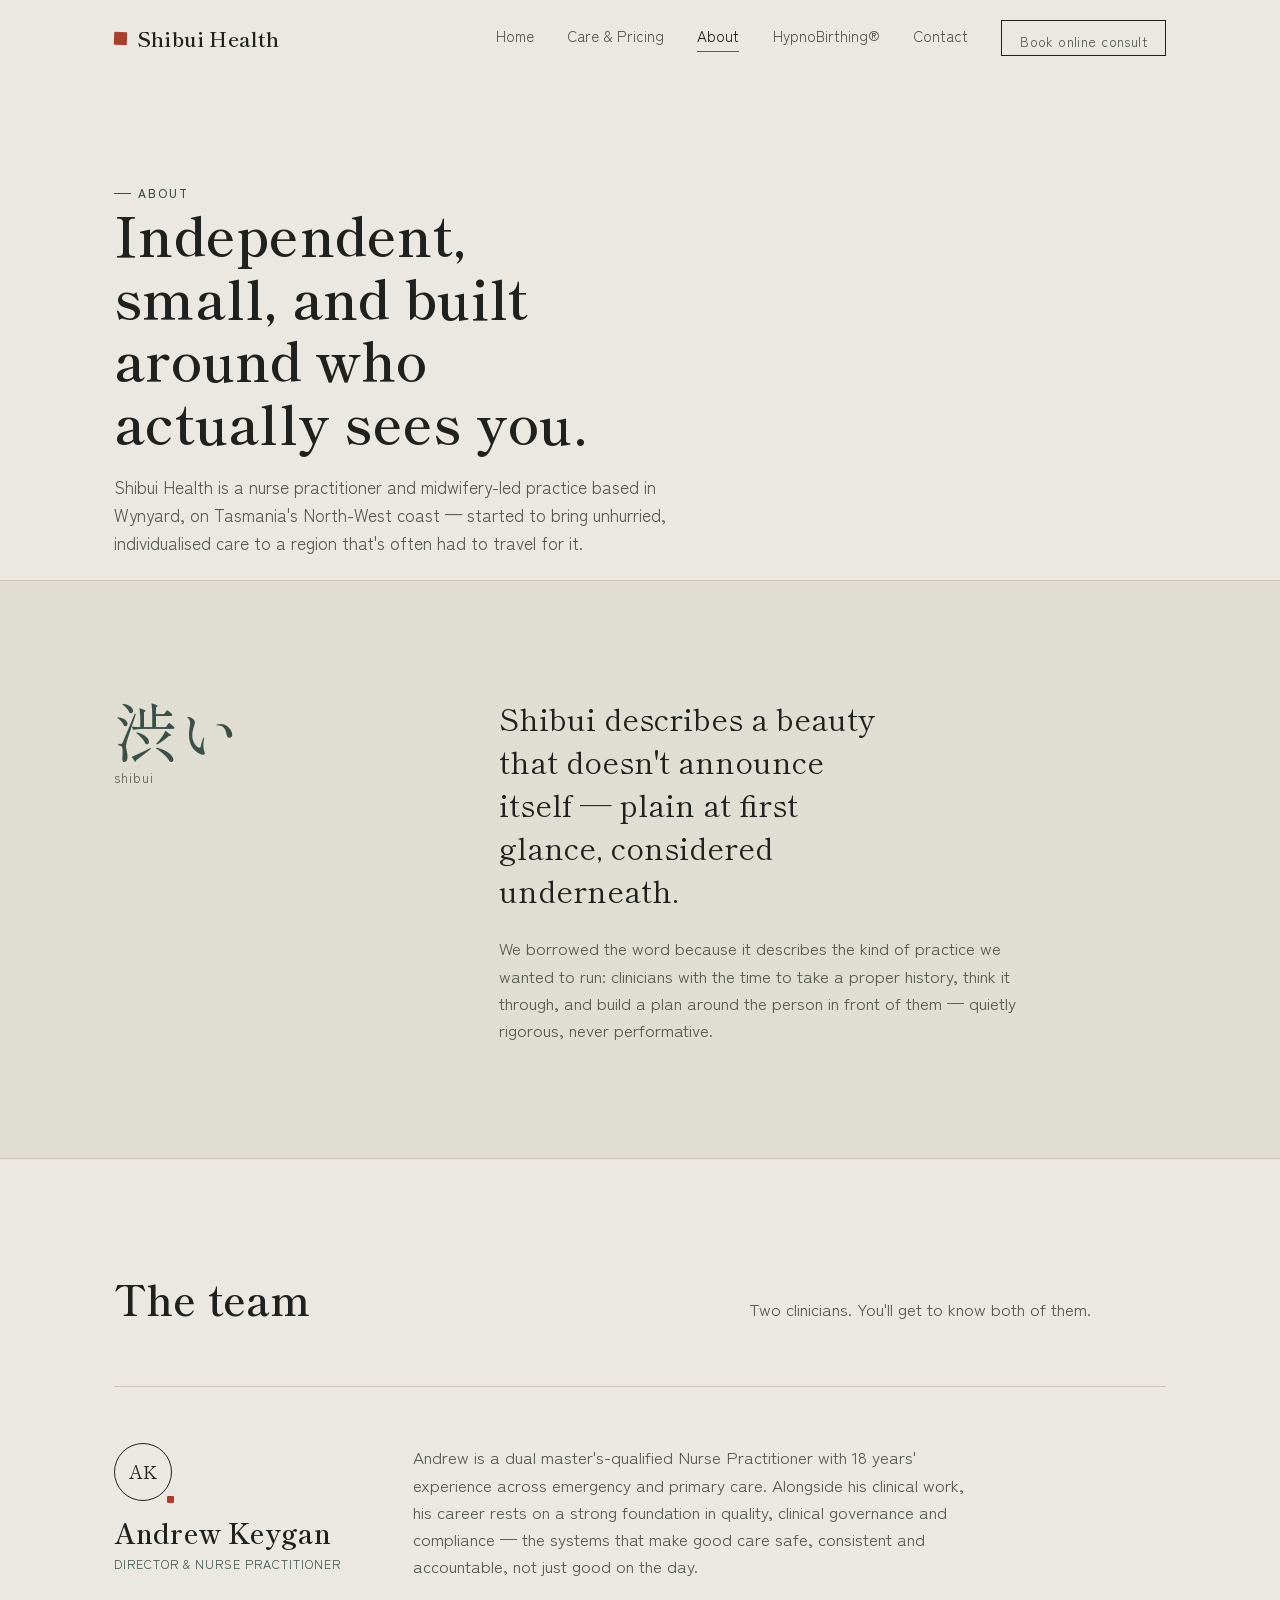
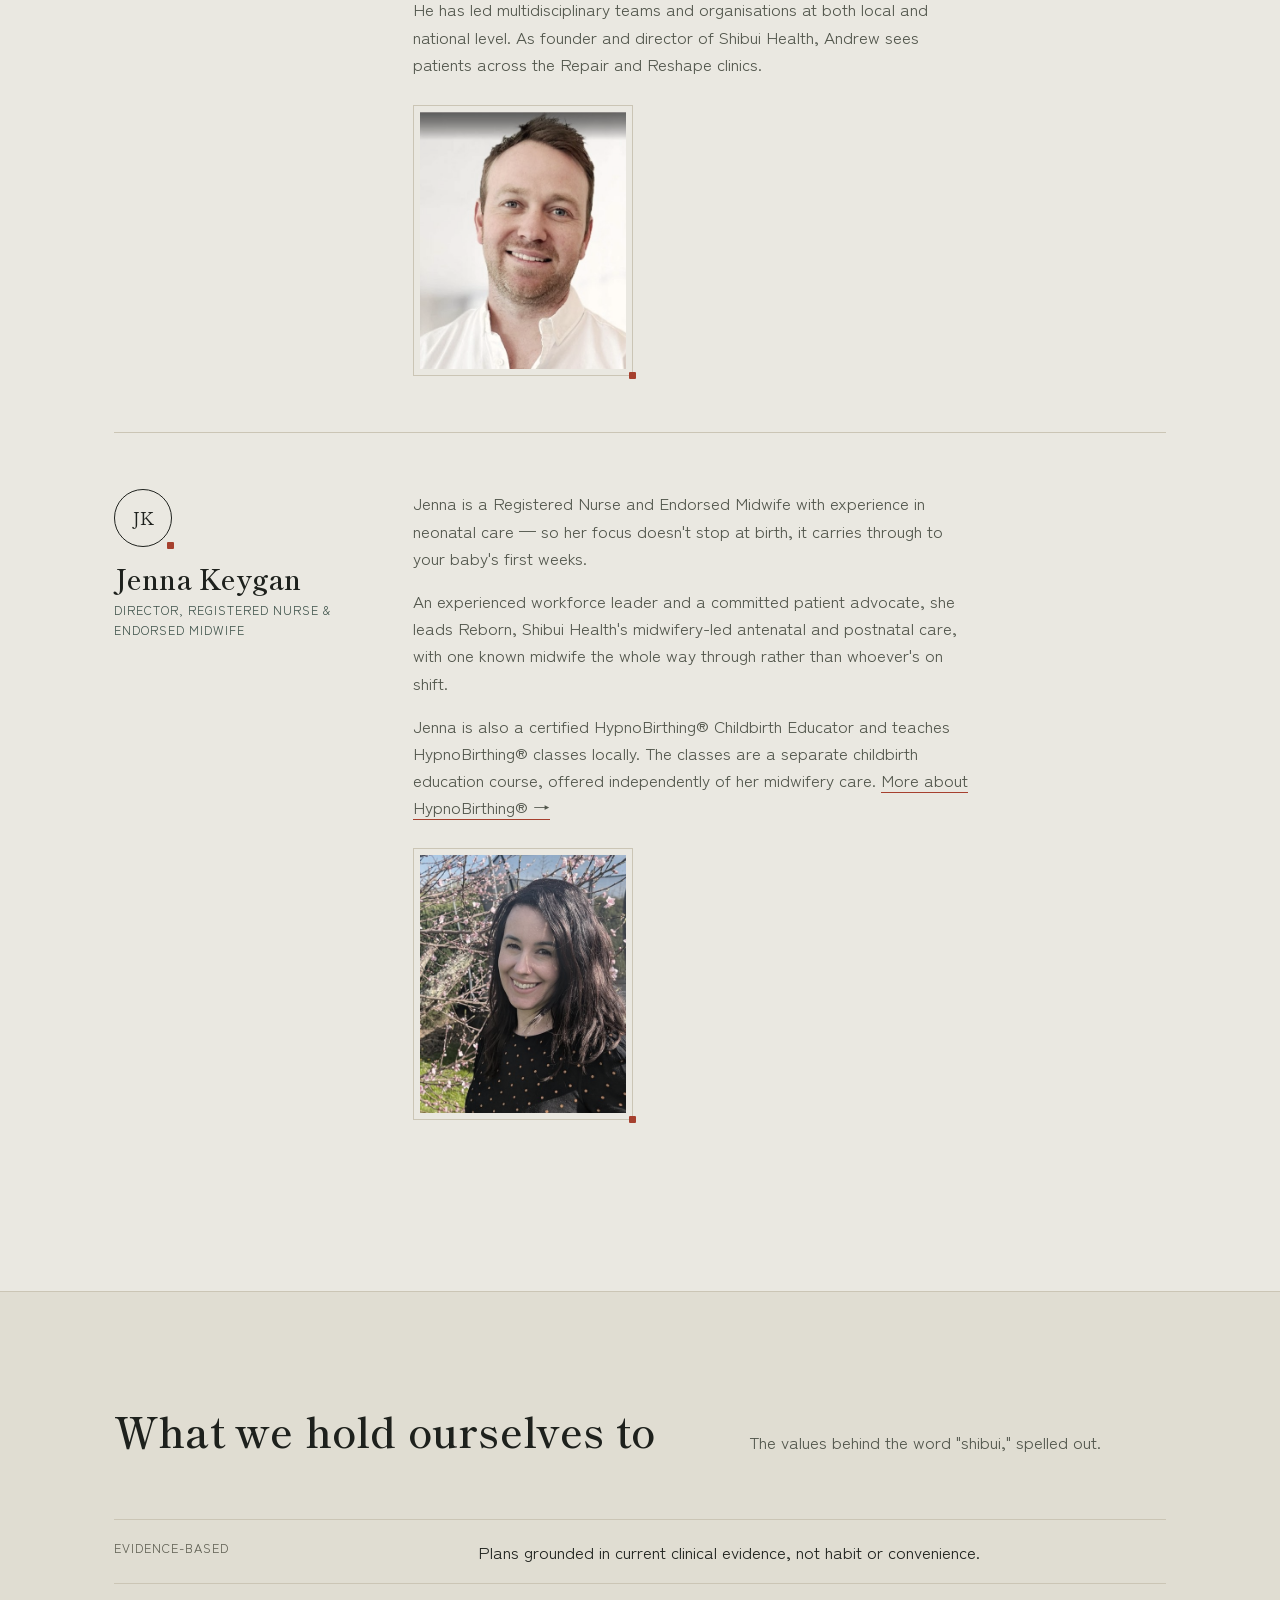
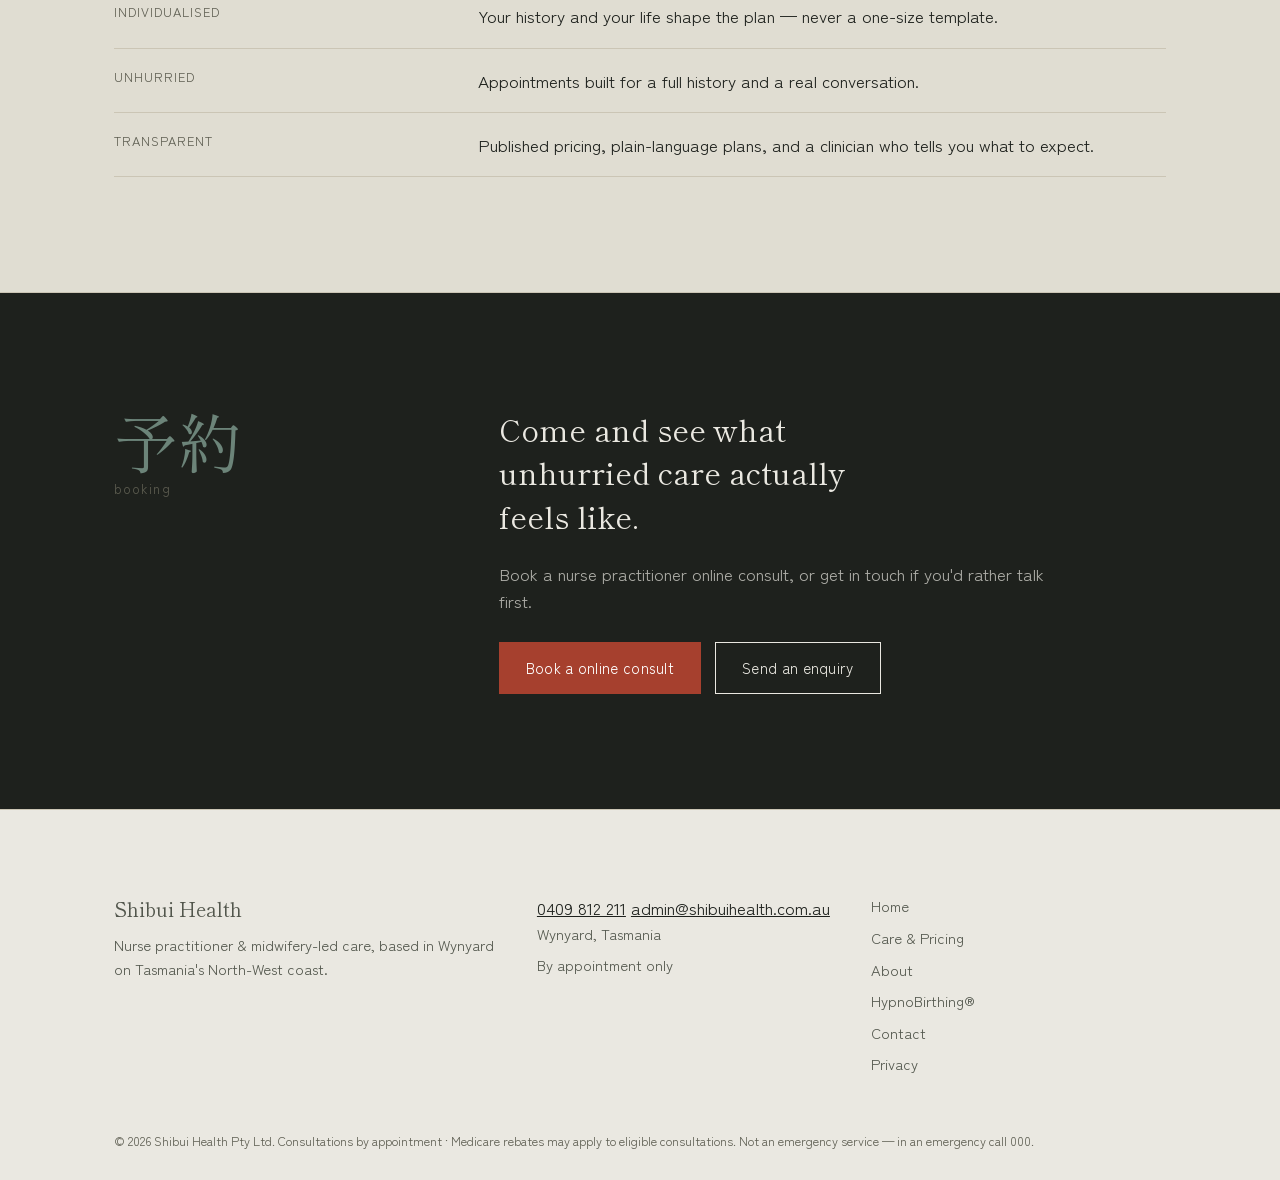
==== about.html @ 2c4bc736 "Describe bookable consults as online (video or phone) rather than phone Co-Authored-By: Claude Fable" ====
<!doctype html>
<html lang="en-AU">
<head>
<meta charset="UTF-8">
<meta name="viewport" content="width=device-width, initial-scale=1, viewport-fit=cover">
<title>About — Shibui Health</title>
<meta name="description" content="Shibui Health is an independent nurse practitioner and midwifery-led practice in Wynyard, Tasmania. Meet the team and read about the philosophy behind the name.">
<meta property="og:title" content="About — Shibui Health">
<meta property="og:description" content="Shibui Health is an independent nurse practitioner and midwifery-led practice in Wynyard, Tasmania. Meet the team and read about the philosophy behind the name.">
<meta property="og:type" content="website">
<meta property="og:locale" content="en_AU">
<link rel="preconnect" href="https://fonts.googleapis.com">
<link rel="preconnect" href="https://fonts.gstatic.com" crossorigin>
<link href="https://fonts.googleapis.com/css2?family=Shippori+Mincho:wght@400;500;600;800&family=Zen+Kaku+Gothic+New:wght@300;400;500;700&display=swap" rel="stylesheet">
<link rel="stylesheet" href="styles.css">
</head>
<body>

<a class="skip-link" href="#main">Skip to content</a>
<header class="site-header" id="siteHeader">
  <div class="header-inner">
    <a href="index.html" class="wordmark"><span class="seal-mark" aria-hidden="true"></span>Shibui Health</a>
    <nav class="site-nav" id="siteNav" aria-label="Primary">
      <a href="index.html">Home</a>
      <a href="services.html">Care &amp; Pricing</a>
      <a href="about.html" aria-current="page">About</a>
      <a href="hypnobirthing.html">HypnoBirthing®</a>
      <a href="contact.html">Contact</a>
      <a href="https://www.halaxy.com/profile/shibui-health/location/1097131" class="nav-book" target="_blank" rel="noopener">Book online consult</a>
    </nav>
    <button class="nav-toggle" id="navToggle" aria-expanded="false" aria-controls="siteNav">Menu</button>
  </div>
</header>

<main id="main">

  <section class="page-intro">
    <div class="container">
      <p class="eyebrow reveal">About</p>
      <h1 class="reveal">Independent, small, and built around who actually sees you.</h1>
      <p class="lede reveal">Shibui Health is a nurse practitioner and midwifery-led practice based in Wynyard, on Tasmania's North-West coast — started to bring unhurried, individualised care to a region that's often had to travel for it.</p>
    </div>
  </section>

  <section class="on-panel">
    <div class="container statement reveal">
      <div class="glyph"><span lang="ja" aria-hidden="true">渋い</span><small>shibui</small></div>
      <div>
        <blockquote>Shibui describes a beauty that doesn't announce itself — plain at first glance, considered underneath.</blockquote>
        <p class="statement-body">We borrowed the word because it describes the kind of practice we wanted to run: clinicians with the time to take a proper history, think it through, and build a plan around the person in front of them — quietly rigorous, never performative.</p>
      </div>
    </div>
  </section>

  <section>
    <div class="container">
      <div class="section-head reveal">
        <h2>The team</h2>
        <p class="lede">Two clinicians. You'll get to know both of them.</p>
      </div>

      <div class="service-block reveal">
        <div class="label">
          <span class="monogram" aria-hidden="true" style="margin-bottom:10px;">AK</span>
          <h3>Andrew Keygan</h3>
          <span class="tag">Director &amp; Nurse Practitioner</span>
        </div>
        <div class="body">
          <p>Andrew is a dual master's-qualified Nurse Practitioner with 18 years' experience across emergency and primary care. Alongside his clinical work, his career rests on a strong foundation in quality, clinical governance and compliance — the systems that make good care safe, consistent and accountable, not just good on the day.</p>
          <p>He has led multidisciplinary teams and organisations at both local and national level. As founder and director of Shibui Health, Andrew sees patients across the Repair and Reshape clinics.</p>
          <figure class="portrait">
            <img src="images/andrew-keygan.jpg" alt="Andrew Keygan, Nurse Practitioner" width="480" height="600" loading="lazy">
          </figure>
        </div>
      </div>

      <div class="service-block reveal">
        <div class="label">
          <span class="monogram" aria-hidden="true" style="margin-bottom:10px;">JK</span>
          <h3>Jenna Keygan</h3>
          <span class="tag">Director, Registered Nurse &amp; Endorsed Midwife</span>
        </div>
        <div class="body">
          <p>Jenna is a Registered Nurse and Endorsed Midwife with experience in neonatal care — so her focus doesn't stop at birth, it carries through to your baby's first weeks.</p>
          <p>An experienced workforce leader and a committed patient advocate, she leads Reborn, Shibui Health's midwifery-led antenatal and postnatal care, with one known midwife the whole way through rather than whoever's on shift.</p>
          <p>Jenna is also a certified HypnoBirthing® Childbirth Educator and teaches HypnoBirthing® classes locally. The classes are a separate childbirth education course, offered independently of her midwifery care. <a href="hypnobirthing.html" style="color:inherit;border-bottom:1px solid var(--seal);text-decoration:none;">More about HypnoBirthing® →</a></p>
          <figure class="portrait">
            <img src="images/jenna-keygan.jpg" alt="Jenna Keygan, Endorsed Midwife" width="480" height="600" loading="lazy">
          </figure>
        </div>
      </div>

    </div>
  </section>

  <section class="on-panel">
    <div class="container">
      <div class="section-head reveal">
        <h2>What we hold ourselves to</h2>
        <p class="lede">The values behind the word "shibui," spelled out.</p>
      </div>
      <div class="fact-list reveal">
        <div class="fact-row">
          <span class="k">Evidence-based</span>
          <span class="v">Plans grounded in current clinical evidence, not habit or convenience.</span>
        </div>
        <div class="fact-row">
          <span class="k">Individualised</span>
          <span class="v">Your history and your life shape the plan — never a one-size template.</span>
        </div>
        <div class="fact-row">
          <span class="k">Unhurried</span>
          <span class="v">Appointments built for a full history and a real conversation.</span>
        </div>
        <div class="fact-row">
          <span class="k">Transparent</span>
          <span class="v">Published pricing, plain-language plans, and a clinician who tells you what to expect.</span>
        </div>
      </div>
    </div>
  </section>

  <section class="cta-band">
    <div class="container statement reveal">
      <div class="glyph"><span lang="ja" aria-hidden="true">予約</span><small>booking</small></div>
      <div>
        <blockquote>Come and see what unhurried care actually feels like.</blockquote>
        <p class="statement-body">Book a nurse practitioner online consult, or get in touch if you'd rather talk first.</p>
        <div class="hero-actions" style="margin-top:28px;">
          <a href="https://www.halaxy.com/profile/shibui-health/location/1097131" class="btn btn-solid" target="_blank" rel="noopener">Book a online consult</a>
          <a href="contact.html#enquiry" class="btn">Send an enquiry</a>
        </div>
      </div>
    </div>
  </section>

</main>

<footer class="site-footer">
  <div class="footer-inner">
    <div class="footer-brand">
      <p class="wordmark-small">Shibui Health</p>
      <p>Nurse practitioner &amp; midwifery-led care, based in Wynyard on Tasmania's North-West coast.</p>
    </div>
    <div class="footer-contact">
      <a href="tel:+61409812211">0409 812 211</a>
      <a href="mailto:admin@shibuihealth.com.au">admin@shibuihealth.com.au</a>
      <p>Wynyard, Tasmania</p>
      <p>By appointment only</p>
    </div>
    <div class="footer-links">
      <a href="index.html">Home</a>
      <a href="services.html">Care &amp; Pricing</a>
      <a href="about.html">About</a>
      <a href="hypnobirthing.html">HypnoBirthing®</a>
      <a href="contact.html">Contact</a>
      <a href="privacy.html">Privacy</a>
    </div>
  </div>
  <p class="footer-legal">© <span id="year"></span> Shibui Health Pty Ltd. Consultations by appointment · Medicare rebates may apply to eligible consultations. Not an emergency service — in an emergency call 000.</p>
</footer>

<script src="script.js"></script>
</body>
</html>
---- styles.css ----
/* ==========================================================================
   Shibui Health — shared stylesheet
   渋い (shibui): subdued, unobtrusive beauty that reveals itself slowly.
   The system below is built on restraint — hairlines instead of shadows,
   an asymmetric grid instead of centred cards, one spent accent (the seal
   mark) instead of a palette of pops.
   ========================================================================== */

:root {
  /* -- palette --------------------------------------------------------- */
  --paper: #EAE8E1;      /* washi — base ground, stone not cream */
  --paper-2: #E0DDD2;    /* mist — recessed panel tone */
  --ink: #1E211D;        /* sumi — near-black ink */
  --ink-soft: #52564C;   /* secondary text */
  --ink-faint: #5c5c50;  /* tertiary / meta text */
  --pine: #3B4F47;       /* primary accent — deep pine */
  --pine-deep: #2B3B35;  /* pine, pressed / hover */
  --pine-tint: #6C8479;  /* pine, muted for borders on dark */
  --seal: #A6402E;       /* shu-iro — stamp red, spent sparingly */
  --line: #CBC5B5;       /* hairline rule */
  --line-soft: #DAD5C7;
  --surface: #F4F2EC;    /* card/table surface, lighter than paper */
  --shadow-ambient: 0 1px 0 rgba(30,33,29,0.04);

  --font-display: 'Shippori Mincho', 'Noto Serif JP', 'Iowan Old Style', serif;
  --font-body: 'Zen Kaku Gothic New', 'Noto Sans JP', -apple-system, BlinkMacSystemFont, sans-serif;

  --measure: 62ch;
  --gutter: clamp(20px, 5vw, 64px);
  --section-pad: clamp(56px, 9vw, 120px);

  color-scheme: light;
}

@media (prefers-color-scheme: dark) {
  :root:not([data-theme="light"]) {
    --paper: #191B15;
    --paper-2: #21231B;
    --ink: #ECE8DC;
    --ink-soft: #B9B6A6;
    --ink-faint: #9a9884;
    --pine: #93AC9F;
    --pine-deep: #B7CBC1;
    --pine-tint: #4C5E56;
    --seal: #C4664F;
    --line: #383A2F;
    --line-soft: #2C2E25;
    --surface: #20221A;
    --shadow-ambient: 0 1px 0 rgba(0,0,0,0.3);
  }
}

:root[data-theme="dark"] {
  --paper: #191B15;
  --paper-2: #21231B;
  --ink: #ECE8DC;
  --ink-soft: #B9B6A6;
  --ink-faint: #9a9884;
  --pine: #93AC9F;
  --pine-deep: #B7CBC1;
  --pine-tint: #4C5E56;
  --seal: #C4664F;
  --line: #383A2F;
  --line-soft: #2C2E25;
  --surface: #20221A;
  --shadow-ambient: 0 1px 0 rgba(0,0,0,0.3);
}

* { box-sizing: border-box; }

html { -webkit-text-size-adjust: 100%; }

body {
  margin: 0;
  background: var(--paper);
  color: var(--ink);
  font-family: var(--font-body);
  font-size: 17px;
  line-height: 1.6;
  -webkit-font-smoothing: antialiased;
  overflow-x: hidden;
}

img { max-width: 100%; display: block; }

a { color: inherit; }

h1, h2, h3, h4 {
  font-family: var(--font-display);
  font-weight: 600;
  line-height: 1.15;
  margin: 0;
  text-wrap: balance;
  letter-spacing: 0.005em;
}

p { margin: 0; }

.container {
  max-width: 1180px;
  margin-inline: auto;
  padding-inline: var(--gutter);
}

.eyebrow {
  display: inline-flex;
  align-items: center;
  gap: 0.6em;
  font-family: var(--font-body);
  font-size: 0.76rem;
  font-weight: 500;
  letter-spacing: 0.16em;
  text-transform: uppercase;
  color: var(--pine);
}

.eyebrow::before {
  content: "";
  width: 1.4em;
  height: 1px;
  background: currentColor;
  display: inline-block;
}

/* -- focus / motion ------------------------------------------------------ */
a:focus-visible, button:focus-visible, input:focus-visible, textarea:focus-visible, select:focus-visible {
  outline: 2px solid var(--seal);
  outline-offset: 3px;
  border-radius: 2px;
}

@media (prefers-reduced-motion: reduce) {
  * { animation-duration: 0.01ms !important; animation-iteration-count: 1 !important; transition-duration: 0.01ms !important; scroll-behavior: auto !important; }
}

/* ==========================================================================
   Header
   ========================================================================== */
.site-header {
  position: sticky;
  top: env(safe-area-inset-top, 0px);
  z-index: 40;
  background: transparent;
  border-bottom: 1px solid transparent;
  transition: background 0.35s ease, border-color 0.35s ease;
}

.site-header.is-solid {
  background: color-mix(in srgb, var(--paper) 92%, transparent);
  backdrop-filter: blur(10px);
  border-bottom: 1px solid var(--line);
}

.header-inner {
  max-width: 1180px;
  margin-inline: auto;
  padding: 20px var(--gutter);
  display: flex;
  align-items: center;
  justify-content: space-between;
  gap: 24px;
}

.wordmark {
  display: inline-flex;
  align-items: center;
  gap: 10px;
  font-family: var(--font-display);
  font-size: 1.28rem;
  font-weight: 600;
  text-decoration: none;
  letter-spacing: 0.01em;
  white-space: nowrap;
}

.seal-mark {
  width: 13px;
  height: 13px;
  background: var(--seal);
  border-radius: 1px;
  flex: none;
  transform: rotate(2deg);
}

.site-nav {
  display: flex;
  align-items: center;
  gap: clamp(18px, 2.6vw, 34px);
  font-size: 0.94rem;
}

.site-nav a {
  text-decoration: none;
  color: var(--ink-soft);
  position: relative;
  padding-bottom: 3px;
}

.site-nav a[aria-current="page"] { color: var(--ink); }

.site-nav a:not(.nav-book)::after {
  content: "";
  position: absolute;
  left: 0; right: 100%;
  bottom: 0;
  height: 1px;
  background: var(--seal);
  transition: right 0.25s ease;
}

.site-nav a:not(.nav-book):hover::after,
.site-nav a:not(.nav-book)[aria-current="page"]::after {
  right: 0;
}

.nav-book {
  border: 1px solid var(--ink);
  padding: 9px 18px;
  text-decoration: none;
  font-size: 0.86rem;
  letter-spacing: 0.03em;
  color: var(--ink);
  transition: background 0.2s ease, color 0.2s ease;
}

.nav-book:hover { background: var(--ink); color: var(--paper); }

.nav-toggle {
  display: none;
  background: none;
  border: none;
  font-family: var(--font-body);
  font-size: 0.9rem;
  letter-spacing: 0.04em;
  color: var(--ink);
  cursor: pointer;
  padding: 8px 2px;
}

@media (max-width: 1040px) {
  .site-nav {
    position: fixed;
    inset: 0;
    top: 0;
    z-index: 50;
    background: var(--paper);
    flex-direction: column;
    justify-content: center;
    align-items: flex-start;
    padding: 32px var(--gutter);
    overflow-y: auto;
    gap: 26px;
    font-size: 1.5rem;
    font-family: var(--font-display);
    transform: translateY(-8px);
    opacity: 0;
    pointer-events: none;
    transition: opacity 0.25s ease, transform 0.25s ease;
  }
  .site-nav.is-open {
    opacity: 1;
    transform: translateY(0);
    pointer-events: auto;
  }
  .nav-toggle { display: inline-block; }
  .nav-book { margin-top: 8px; }
}

/* Seven nav items: tighten spacing on small laptops so the header stays on one line */
@media (min-width: 1041px) and (max-width: 1180px) {
  .site-nav { gap: 16px; font-size: 0.9rem; }
  .nav-book { padding: 8px 12px; font-size: 0.82rem; }
}

/* ==========================================================================
   Sections / rhythm
   ========================================================================== */
section { padding-block: var(--section-pad); }
section.on-panel { background: var(--paper-2); }
section + section { border-top: 1px solid var(--line); }

.section-head {
  display: grid;
  grid-template-columns: 7fr 5fr;
  gap: clamp(24px, 4vw, 64px);
  margin-bottom: clamp(36px, 6vw, 64px);
  align-items: end;
}

.section-head h2 {
  font-size: clamp(1.9rem, 3.4vw, 2.6rem);
}

.section-head .lede {
  color: var(--ink-soft);
  max-width: 42ch;
}

@media (max-width: 780px) {
  .section-head { grid-template-columns: 1fr; }
}

/* ==========================================================================
   Hero
   ========================================================================== */
.hero {
  padding-block: clamp(64px, 11vw, 132px) clamp(56px, 8vw, 100px);
}

.hero-grid {
  display: grid;
  grid-template-columns: 8fr 4fr;
  gap: clamp(24px, 4vw, 48px);
  align-items: start;
}

.hero h1 {
  font-size: clamp(2.5rem, 6vw, 4.35rem);
  max-width: 15ch;
}

.hero-aside {
  padding-top: clamp(8px, 3vw, 56px);
  border-top: 1px solid var(--line);
  display: flex;
  flex-direction: column;
  gap: 20px;
}

.hero-aside p { color: var(--ink-soft); }

.hero-actions {
  margin-top: clamp(28px, 5vw, 44px);
  display: flex;
  flex-wrap: wrap;
  gap: 14px;
}

@media (max-width: 780px) {
  .hero-grid { grid-template-columns: 1fr; }
  .hero-aside { border-top: none; padding-top: 0; }
}

/* Buttons */
.btn {
  display: inline-flex;
  align-items: center;
  gap: 10px;
  padding: 13px 26px;
  text-decoration: none;
  font-size: 0.94rem;
  letter-spacing: 0.02em;
  border: 1px solid var(--ink);
  color: var(--ink);
  transition: background 0.2s ease, color 0.2s ease, border-color 0.2s ease;
}

.btn:hover { background: var(--ink); color: var(--paper); }

.btn-solid {
  background: var(--pine);
  border-color: var(--pine);
  color: #F4F2EC;
}

.btn-solid:hover { background: var(--pine-deep); border-color: var(--pine-deep); color: #F4F2EC; }

.btn-quiet {
  border-color: transparent;
  padding-inline: 0;
}
.btn-quiet:hover { background: none; color: var(--seal); }

/* ==========================================================================
   Philosophy / statement blocks
   ========================================================================== */
.statement {
  display: grid;
  grid-template-columns: 4fr 8fr;
  gap: clamp(24px, 4vw, 56px);
}

.statement .glyph {
  font-family: var(--font-display);
  font-size: clamp(2.6rem, 6vw, 4rem);
  color: var(--pine);
  line-height: 1;
}

.statement .glyph small {
  display: block;
  font-family: var(--font-body);
  font-size: 0.85rem;
  color: var(--ink-faint);
  letter-spacing: 0.08em;
  margin-top: 10px;
}

.statement blockquote {
  margin: 0;
  font-family: var(--font-display);
  font-size: clamp(1.35rem, 2.6vw, 1.9rem);
  line-height: 1.42;
  max-width: 26ch;
}

.statement .statement-body {
  margin-top: 22px;
  color: var(--ink-soft);
  max-width: var(--measure);
}

@media (max-width: 780px) {
  .statement { grid-template-columns: 1fr; }
}

/* ==========================================================================
   Pillars (Repair / Reshape / Reborn / …)
   ========================================================================== */
.pillars {
  display: grid;
  grid-template-columns: repeat(3, 1fr);
  border-top: 1px solid var(--line);
}

.pillar {
  padding: clamp(28px, 4vw, 40px) clamp(4px, 2vw, 28px) clamp(28px, 4vw, 40px) 0;
  border-right: 1px solid var(--line);
  border-bottom: 1px solid var(--line);
  display: flex;
  flex-direction: column;
  gap: 14px;
}

.pillar:nth-child(3n) { border-right: none; }

.pillar .index {
  font-size: 0.78rem;
  color: var(--ink-faint);
  letter-spacing: 0.1em;
}

.pillar h3 {
  font-size: 1.5rem;
}

.pillar .tag {
  font-size: 0.78rem;
  letter-spacing: 0.08em;
  text-transform: uppercase;
  color: var(--pine);
}

.pillar p.desc { color: var(--ink-soft); }

.pillar .soon {
  color: var(--ink-faint);
  font-size: 0.86rem;
  font-style: italic;
}

.pillar a.link {
  margin-top: auto;
  text-decoration: none;
  font-size: 0.9rem;
  color: var(--ink);
  border-bottom: 1px solid var(--seal);
  align-self: flex-start;
  padding-bottom: 1px;
}

@media (max-width: 900px) {
  .pillars { grid-template-columns: repeat(2, 1fr); }
  .pillar:nth-child(3n) { border-right: 1px solid var(--line); }
  .pillar:nth-child(2n) { border-right: none; }
}
@media (max-width: 600px) {
  .pillars { grid-template-columns: 1fr; }
  .pillar { border-right: none !important; }
}

/* ==========================================================================
   Steps (process strip)
   ========================================================================== */
.steps {
  display: grid;
  grid-template-columns: repeat(3, 1fr);
  border-top: 1px solid var(--line);
}

.step {
  padding: clamp(26px, 4vw, 36px) clamp(4px, 2vw, 26px) clamp(26px, 4vw, 36px) 0;
  border-right: 1px solid var(--line);
  border-bottom: 1px solid var(--line);
  display: flex;
  flex-direction: column;
  gap: 10px;
}

.step:last-child { border-right: none; }

.step .index {
  font-size: 0.78rem;
  color: var(--seal);
  letter-spacing: 0.1em;
}

.step h3 { font-size: 1.22rem; }
.step p { color: var(--ink-soft); font-size: 0.95rem; }

@media (max-width: 780px) {
  .steps { grid-template-columns: 1fr; }
  .step { border-right: none; }
}

/* ==========================================================================
   Practitioners
   ========================================================================== */
.people {
  display: grid;
  grid-template-columns: repeat(auto-fit, minmax(230px, 1fr));
  gap: clamp(20px, 3vw, 40px);
  max-width: 760px;
}

.person {
  display: flex;
  flex-direction: column;
  gap: 14px;
}

.monogram {
  width: 58px;
  height: 58px;
  border: 1px solid var(--ink);
  border-radius: 50%;
  display: flex;
  align-items: center;
  justify-content: center;
  font-family: var(--font-display);
  font-size: 1.1rem;
  position: relative;
}

.monogram::after {
  content: "";
  position: absolute;
  width: 7px;
  height: 7px;
  background: var(--seal);
  border-radius: 1px;
  right: -3px;
  bottom: -3px;
}

.person h3 { font-size: 1.18rem; }
.person .role { color: var(--pine); font-size: 0.85rem; letter-spacing: 0.03em; }
.person p.bio { color: var(--ink-soft); font-size: 0.96rem; }

@media (max-width: 780px) {
  .people { grid-template-columns: 1fr; }
}

/* ==========================================================================
   Pricing table
   ========================================================================== */
.pricing-table {
  width: 100%;
  border-collapse: collapse;
}

.pricing-table caption { text-align: left; margin-bottom: 14px; color: var(--ink-faint); font-size: 0.86rem; }

.pricing-table th {
  text-align: left;
  font-size: 0.76rem;
  letter-spacing: 0.1em;
  text-transform: uppercase;
  color: var(--ink-faint);
  font-weight: 500;
  padding-bottom: 14px;
  border-bottom: 1px solid var(--ink);
}

.pricing-table td {
  padding: 20px 0;
  border-bottom: 1px solid var(--line);
  vertical-align: top;
}

.pricing-table td.who { font-family: var(--font-display); font-size: 1.08rem; }
.pricing-table td.what { color: var(--ink-soft); font-size: 0.92rem; }

.pricing-table td.price {
  text-align: right;
  font-variant-numeric: tabular-nums;
  font-size: 1.2rem;
  white-space: nowrap;
}

.pricing-table td.price small { display: block; font-size: 0.68rem; color: var(--ink-faint); font-weight: 400; margin-top: 2px; }

.table-scroll { overflow-x: auto; }

.pricing-note {
  margin-top: 20px;
  color: var(--ink-faint);
  font-size: 0.88rem;
  max-width: var(--measure);
}

/* ==========================================================================
   Service detail blocks
   ========================================================================== */
.service-block {
  display: grid;
  grid-template-columns: 3fr 9fr;
  gap: clamp(20px, 4vw, 48px);
  padding-block: clamp(36px, 5vw, 56px);
  border-top: 1px solid var(--line);
}

.service-block:first-of-type { border-top: none; }

.service-block .label {
  display: flex;
  flex-direction: column;
  gap: 6px;
}

.service-block .label .index { color: var(--ink-faint); font-size: 0.8rem; }
.service-block .label h3 { font-size: 1.7rem; }
.service-block .label .tag { color: var(--pine); font-size: 0.78rem; letter-spacing: 0.08em; text-transform: uppercase; }

.service-block .body { max-width: var(--measure); color: var(--ink-soft); display: flex; flex-direction: column; gap: 16px; }
.service-block .body strong { color: var(--ink); font-weight: 500; }

.service-block .actions { margin-top: 6px; display: flex; gap: 16px; flex-wrap: wrap; align-items: center; }

@media (max-width: 780px) {
  .service-block { grid-template-columns: 1fr; }
}

/* Team portraits — hairline frame, subtly muted to sit with the palette */
.portrait {
  margin: 12px 0 0;
  width: min(220px, 60%);
  padding: 6px;
  border: 1px solid var(--line);
  position: relative;
}
.portrait img {
  display: block;
  width: 100%;
  height: auto;
  aspect-ratio: 4 / 5;
  object-fit: cover;
  filter: saturate(0.72) contrast(0.97) sepia(0.08);
}
.portrait::after {
  content: "";
  position: absolute;
  width: 7px;
  height: 7px;
  background: var(--seal);
  border-radius: 1px;
  right: -4px;
  bottom: -4px;
}

.badge-soon {
  display: inline-block;
  font-size: 0.72rem;
  letter-spacing: 0.08em;
  text-transform: uppercase;
  color: var(--ink-faint);
  border: 1px solid var(--line);
  padding: 4px 9px;
}

/* ==========================================================================
   Info list (facts, hours, etc.)
   ========================================================================== */
.fact-list { display: flex; flex-direction: column; }
.fact-row {
  display: grid;
  grid-template-columns: 1fr 2fr;
  gap: 20px;
  padding: 18px 0;
  border-top: 1px solid var(--line);
}
.fact-row:last-child { border-bottom: 1px solid var(--line); }
.fact-row .k { font-size: 0.8rem; letter-spacing: 0.08em; text-transform: uppercase; color: var(--ink-faint); }
.fact-row .v a { text-decoration: none; border-bottom: 1px solid var(--line); }
.fact-row .v a:hover { border-color: var(--seal); }

@media (max-width: 600px) {
  .fact-row { grid-template-columns: 1fr; gap: 4px; }
}

/* ==========================================================================
   CTA band
   ========================================================================== */
.cta-band {
  background: var(--ink);
  color: var(--paper);
}
.cta-band .statement .glyph,
.cta-band .eyebrow { color: var(--pine-tint); }
.cta-band .statement blockquote { color: var(--paper); }
.cta-band .statement-body { color: color-mix(in srgb, var(--paper) 70%, transparent); }
.cta-band .btn { border-color: var(--paper); color: var(--paper); }
.cta-band .btn:hover { background: var(--paper); color: var(--ink); }
.cta-band .btn-solid { background: var(--seal); border-color: var(--seal); color: #fff; }
.cta-band .btn-solid:hover { background: #8b3324; border-color: #8b3324; }

/* ==========================================================================
   Footer
   ========================================================================== */
.site-footer { padding-block: clamp(48px, 7vw, 84px) 28px; border-top: 1px solid var(--line); }
.footer-inner {
  display: grid;
  grid-template-columns: 1.3fr 1fr 1fr;
  gap: clamp(24px, 4vw, 40px);
  padding-inline: var(--gutter);
  max-width: 1180px;
  margin-inline: auto;
}
.footer-brand .wordmark-small { font-family: var(--font-display); font-size: 1.2rem; margin-bottom: 8px; }
.footer-brand p { color: var(--ink-soft); font-size: 0.92rem; }
.footer-contact p, .footer-links a { display: block; margin-bottom: 8px; font-size: 0.92rem; text-decoration: none; color: var(--ink-soft); }
.footer-contact a:hover, .footer-links a:hover { color: var(--seal); }
.footer-legal {
  max-width: 1180px;
  margin: clamp(28px, 5vw, 48px) auto 0;
  padding-inline: var(--gutter);
  font-size: 0.78rem;
  color: var(--ink-faint);
}
@media (max-width: 700px) {
  .footer-inner { grid-template-columns: 1fr; }
}

/* ==========================================================================
   Reveal-on-scroll
   ========================================================================== */
.reveal { opacity: 1; transform: none; }
.js .reveal {
  opacity: 0;
  transform: translateY(14px);
  transition: opacity 0.6s ease, transform 0.6s ease;
}
.js .reveal.is-visible { opacity: 1; transform: none; }

/* ==========================================================================
   Page intro (services/about/contact top bands)
   ========================================================================== */
.page-intro { padding-block: clamp(56px, 9vw, 96px) clamp(16px, 3vw, 24px); }
.page-intro h1 { font-size: clamp(2.2rem, 5vw, 3.4rem); max-width: 18ch; }
.page-intro .lede { margin-top: 20px; color: var(--ink-soft); max-width: var(--measure); font-size: 1.08rem; }


/* ==========================================================================
   Additions: skip link, notices, enquiry form, step links, prose
   ========================================================================== */
.skip-link {
  position: absolute;
  left: -9999px;
  top: 8px;
  z-index: 100;
  background: var(--ink);
  color: var(--paper);
  padding: 10px 16px;
  text-decoration: none;
}
.skip-link:focus { left: 8px; }

.notice {
  margin-top: 24px;
  border: 1px solid var(--line);
  border-left: 3px solid var(--seal);
  background: var(--surface);
  padding: 14px 18px;
  font-size: 0.94rem;
  color: var(--ink-soft);
  max-width: var(--measure);
}
.notice strong { color: var(--ink); font-weight: 500; }
.notice a { color: inherit; }

.step a.link {
  margin-top: auto;
  align-self: flex-start;
  text-decoration: none;
  font-size: 0.9rem;
  border-bottom: 1px solid var(--seal);
  padding-bottom: 1px;
}

.form { display: grid; gap: 20px; max-width: 640px; }
.form label {
  display: flex;
  flex-direction: column;
  gap: 6px;
  font-size: 0.8rem;
  letter-spacing: 0.08em;
  text-transform: uppercase;
  color: var(--ink-faint);
}
.form input, .form select, .form textarea {
  font: inherit;
  font-size: 1rem;
  letter-spacing: normal;
  text-transform: none;
  color: var(--ink);
  background: var(--surface);
  border: 1px solid var(--line);
  border-radius: 0;
  padding: 12px 14px;
  width: 100%;
}
.form textarea { min-height: 140px; resize: vertical; }
.form .check {
  flex-direction: row;
  align-items: flex-start;
  gap: 10px;
  text-transform: none;
  letter-spacing: normal;
  font-size: 0.92rem;
  color: var(--ink-soft);
}
.form .check input { width: auto; margin-top: 5px; }
.form .hp { position: absolute; left: -9999px; }
.form button.btn { cursor: pointer; font-family: var(--font-body); }
.form .notice { margin-top: 0; }

.prose { max-width: var(--measure); display: flex; flex-direction: column; gap: 16px; color: var(--ink-soft); }
.prose h2 { font-size: 1.5rem; color: var(--ink); margin-top: 18px; }
.prose a { color: inherit; }

/* HypnoBirthing Gold Seal — supplied artwork on its own white panel, shown unaltered */
.seal-badge {
  margin: 28px 0;
  padding: 14px 18px;
  background: #fff;
  display: block;
  width: fit-content;
  max-width: 100%;
}
.seal-badge img { display: block; max-width: 100%; height: auto; }

/* Fee table: fit phone widths so prices are never hidden off-screen */
@media (max-width: 560px) {
  .pricing-table th, .pricing-table td { padding-left: 0; padding-right: 10px; }
  .pricing-table td.price, .pricing-table th:last-child { padding-right: 0; white-space: nowrap; }
}

/* FAQ (details/summary) */
.faq { border-top: 1px solid var(--line); max-width: 760px; }
.faq details { border-bottom: 1px solid var(--line); padding: 4px 0; }
.faq summary {
  cursor: pointer; list-style: none; position: relative;
  padding: 16px 36px 16px 0; font-family: var(--font-display); font-size: 1.1rem;
}
.faq summary::-webkit-details-marker { display: none; }
.faq summary::after {
  content: "+"; position: absolute; right: 4px; top: 50%; transform: translateY(-50%);
  color: var(--seal); font-size: 1.4rem; line-height: 1;
}
.faq details[open] summary::after { content: "–"; }
.faq details p { margin: 0 0 18px; color: var(--ink-soft); max-width: var(--measure, 62ch); }
.faq summary:focus-visible { outline: 2px solid var(--seal); outline-offset: 2px; }
.faq-more { margin-top: 28px; color: var(--ink-soft); }
.faq-more a { color: inherit; border-bottom: 1px solid var(--line); text-decoration: none; }
.faq-more a:hover { border-color: var(--seal); }

/* ==========================================================================
   The Circle member hub (circle.html)
   ========================================================================== */
.circle-hero .hero h1, .circle-hero h1 { max-width: 20ch; font-size: clamp(2.2rem, 5.4vw, 3.8rem); }
.circle-lede { margin-top: 22px; color: var(--ink-soft); max-width: 46ch; font-size: 1.1rem; }
.circle-price { margin-top: 18px; color: var(--ink-faint); font-size: 0.9rem; letter-spacing: 0.04em; }
.circle-hero .hero-aside .portrait { margin-top: 0; }
.circle-hero .hero-aside p strong { color: var(--ink); font-weight: 500; }

.circle-points {
  display: grid;
  grid-template-columns: repeat(2, 1fr);
  border-top: 1px solid var(--line);
}
.circle-point {
  padding: clamp(24px, 4vw, 36px) clamp(4px, 2vw, 28px) clamp(24px, 4vw, 36px) 0;
  border-bottom: 1px solid var(--line);
  display: flex;
  flex-direction: column;
  gap: 10px;
}
.circle-point:nth-child(odd) { border-right: 1px solid var(--line); }
.circle-point:nth-child(even) { padding-left: clamp(4px, 2vw, 28px); }
.circle-point .index { font-size: 0.78rem; color: var(--seal); letter-spacing: 0.1em; }
.circle-point h3 { font-size: 1.3rem; }
.circle-point p { color: var(--ink-soft); font-size: 0.96rem; max-width: 44ch; }
@media (max-width: 720px) {
  .circle-points { grid-template-columns: 1fr; }
  .circle-point, .circle-point:nth-child(even) { padding-left: 0; }
  .circle-point:nth-child(odd) { border-right: none; }
}

.plan {
  display: grid;
  grid-template-columns: 4fr 8fr;
  gap: clamp(24px, 4vw, 56px);
  background: var(--surface);
  border: 1px solid var(--line);
  padding: clamp(24px, 4vw, 44px);
}
.plan-head h3 { font-size: 1.5rem; }
.plan-price { margin-top: 14px; font-family: var(--font-display); font-size: clamp(2.2rem, 5vw, 3rem); line-height: 1; }
.plan-price span { font-family: var(--font-body); font-size: 0.95rem; color: var(--ink-faint); }
.plan-sub { margin-top: 10px; color: var(--ink-faint); font-size: 0.88rem; }
.plan-list { list-style: none; margin: 0; padding: 0; display: flex; flex-direction: column; }
.plan-list li {
  padding: 14px 0 14px 26px;
  border-top: 1px solid var(--line-soft);
  position: relative;
  color: var(--ink-soft);
}
.plan-list li:first-child { border-top: none; padding-top: 0; }
.plan-list li::before {
  content: "";
  position: absolute;
  left: 2px; top: 1.15em;
  width: 7px; height: 7px;
  background: var(--seal);
  border-radius: 1px;
}
.plan-list li:first-child::before { top: 0.55em; }
@media (max-width: 780px) { .plan { grid-template-columns: 1fr; } }

.session-list {
  list-style: none; margin: 0; padding: 0;
  display: grid;
  grid-template-columns: repeat(2, 1fr);
  column-gap: clamp(24px, 4vw, 64px);
  border-top: 1px solid var(--line);
}
.session-list li {
  display: flex; gap: 18px; align-items: baseline;
  padding: 18px 0;
  border-bottom: 1px solid var(--line);
  font-family: var(--font-display);
  font-size: 1.12rem;
}
.session-list .n { font-family: var(--font-body); font-size: 0.78rem; color: var(--seal); letter-spacing: 0.1em; flex: none; }
.session-list small { display: block; font-family: var(--font-body); font-size: 0.82rem; color: var(--ink-faint); margin-top: 2px; }
@media (max-width: 720px) { .session-list { grid-template-columns: 1fr; } }

.hub-buttons {
  display: grid;
  grid-template-columns: repeat(2, 1fr);
  gap: 16px;
  max-width: 860px;
}
.hub-btn {
  display: flex; flex-direction: column; gap: 6px;
  min-height: 64px;
  padding: 20px 24px;
  text-decoration: none;
  border: 1px solid var(--ink);
  color: var(--ink);
  transition: background 0.2s ease, color 0.2s ease, border-color 0.2s ease;
}
.hub-btn .t { font-family: var(--font-display); font-size: 1.3rem; font-weight: 600; }
.hub-btn .d { font-size: 0.9rem; opacity: 0.8; }
.hub-btn:hover { background: var(--ink); color: var(--paper); }
.hub-btn-primary { background: var(--pine); border-color: var(--pine); color: #F4F2EC; }
.hub-btn-primary:hover { background: var(--pine-deep); border-color: var(--pine-deep); color: #F4F2EC; }
.hub-note { margin-top: 20px; color: var(--ink-soft); font-size: 0.94rem; max-width: var(--measure); }
.hub-note a { color: inherit; }
@media (max-width: 640px) { .hub-buttons { grid-template-columns: 1fr; } }

.footer-disclaimer {
  max-width: 1180px;
  margin: clamp(24px, 4vw, 36px) auto 0;
  padding-inline: var(--gutter);
  font-size: 0.88rem;
  color: var(--ink-soft);
}
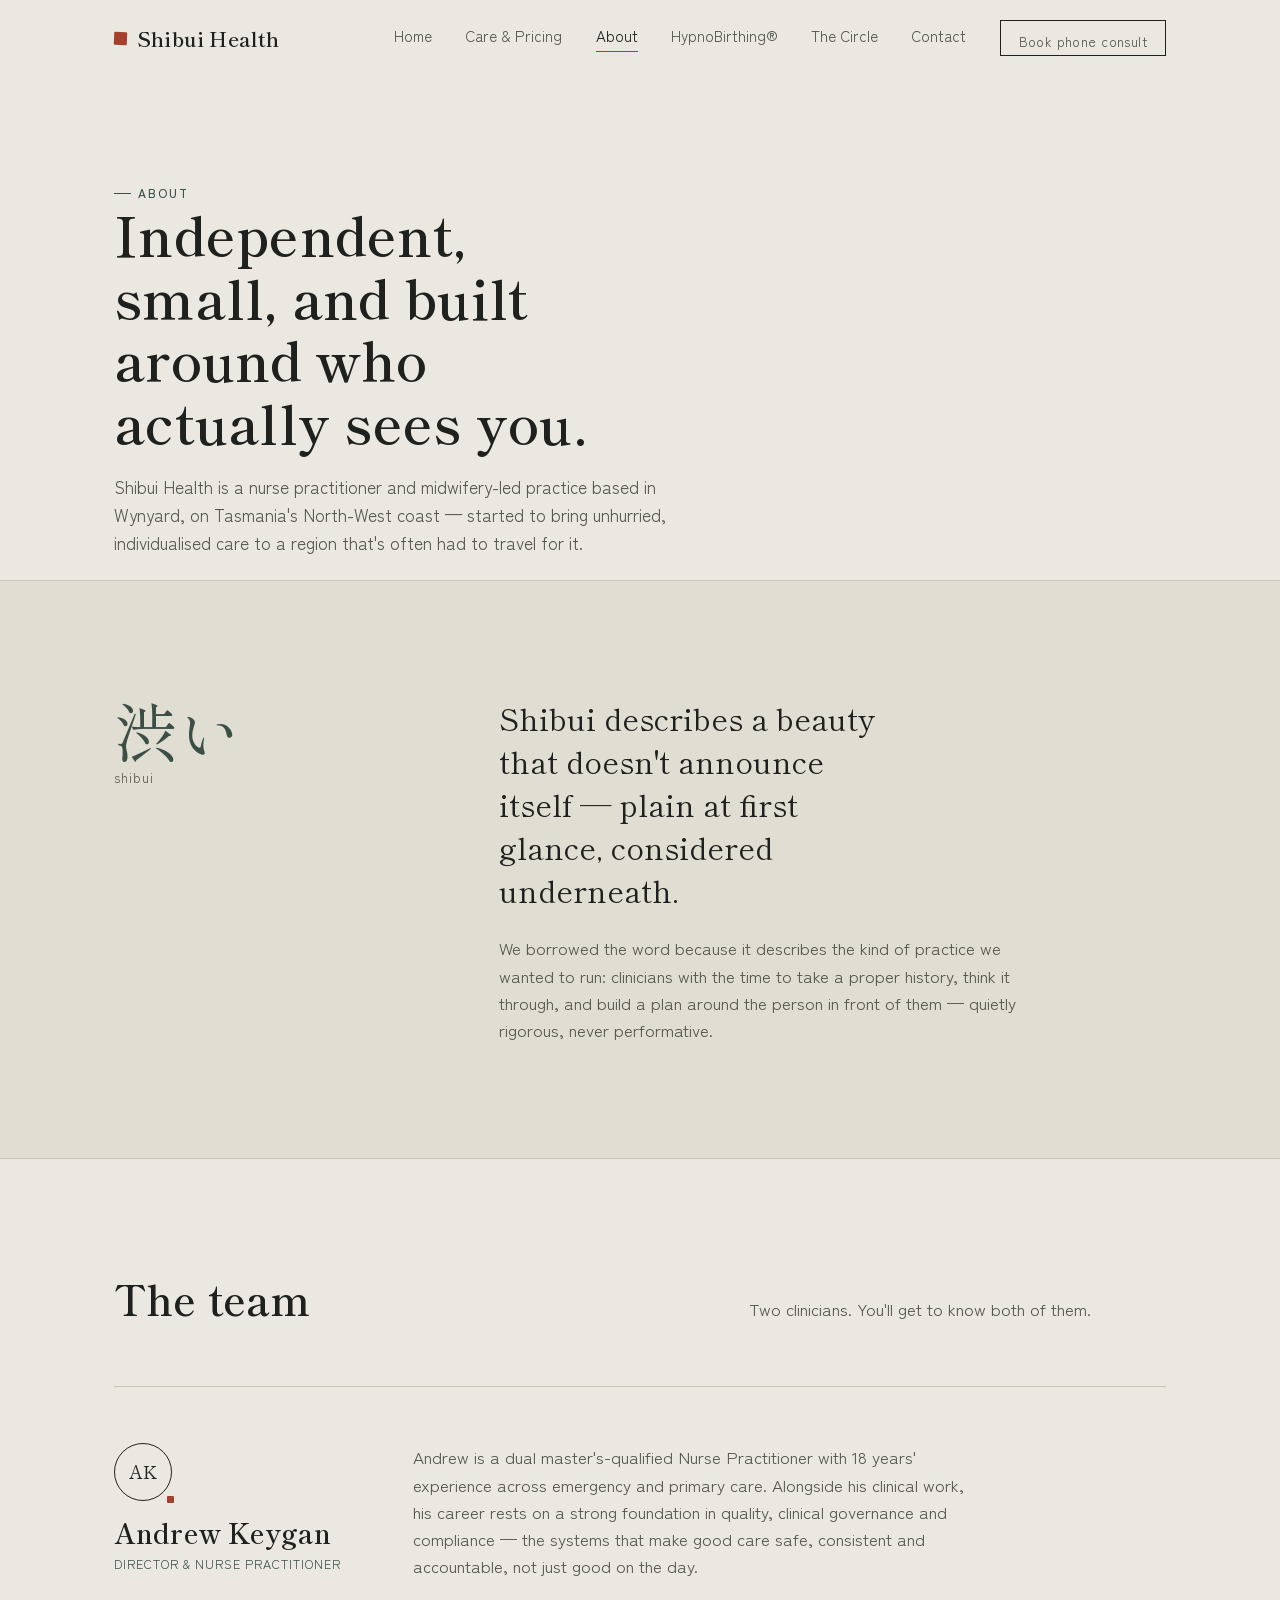
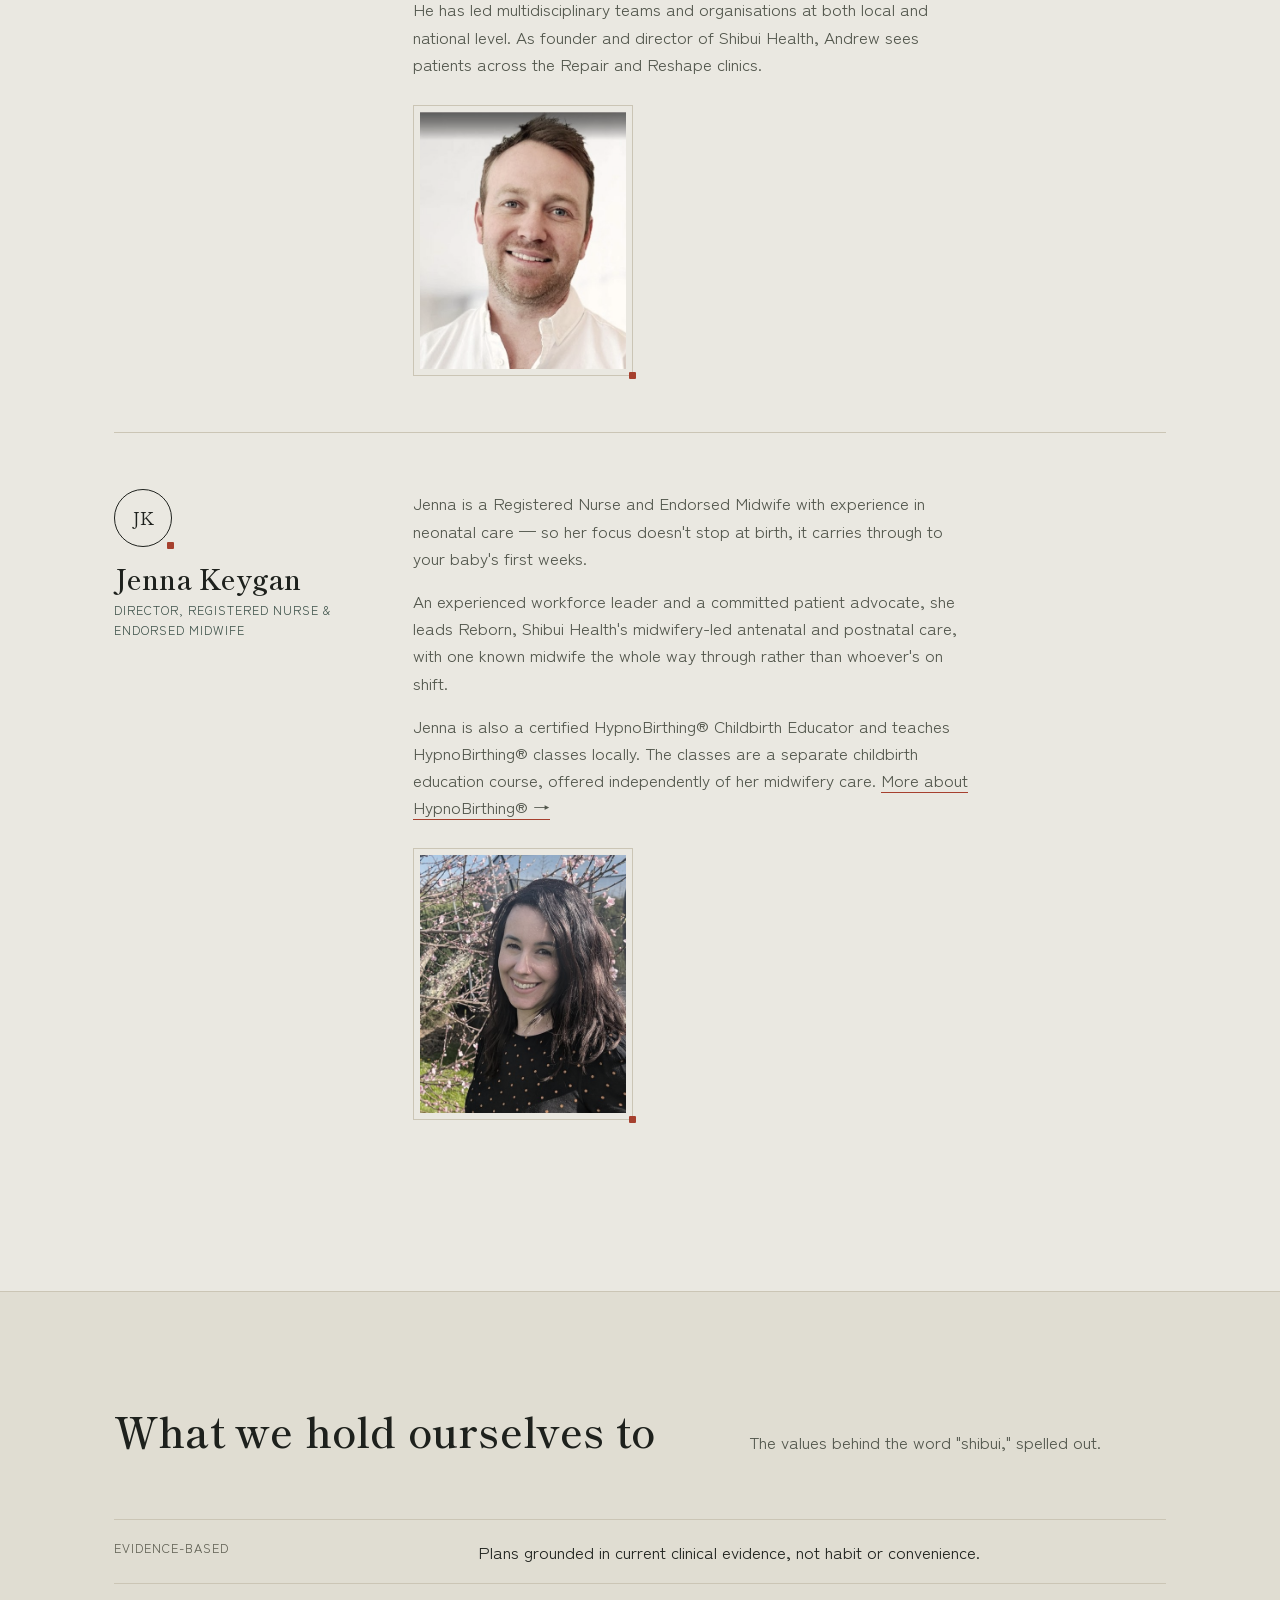
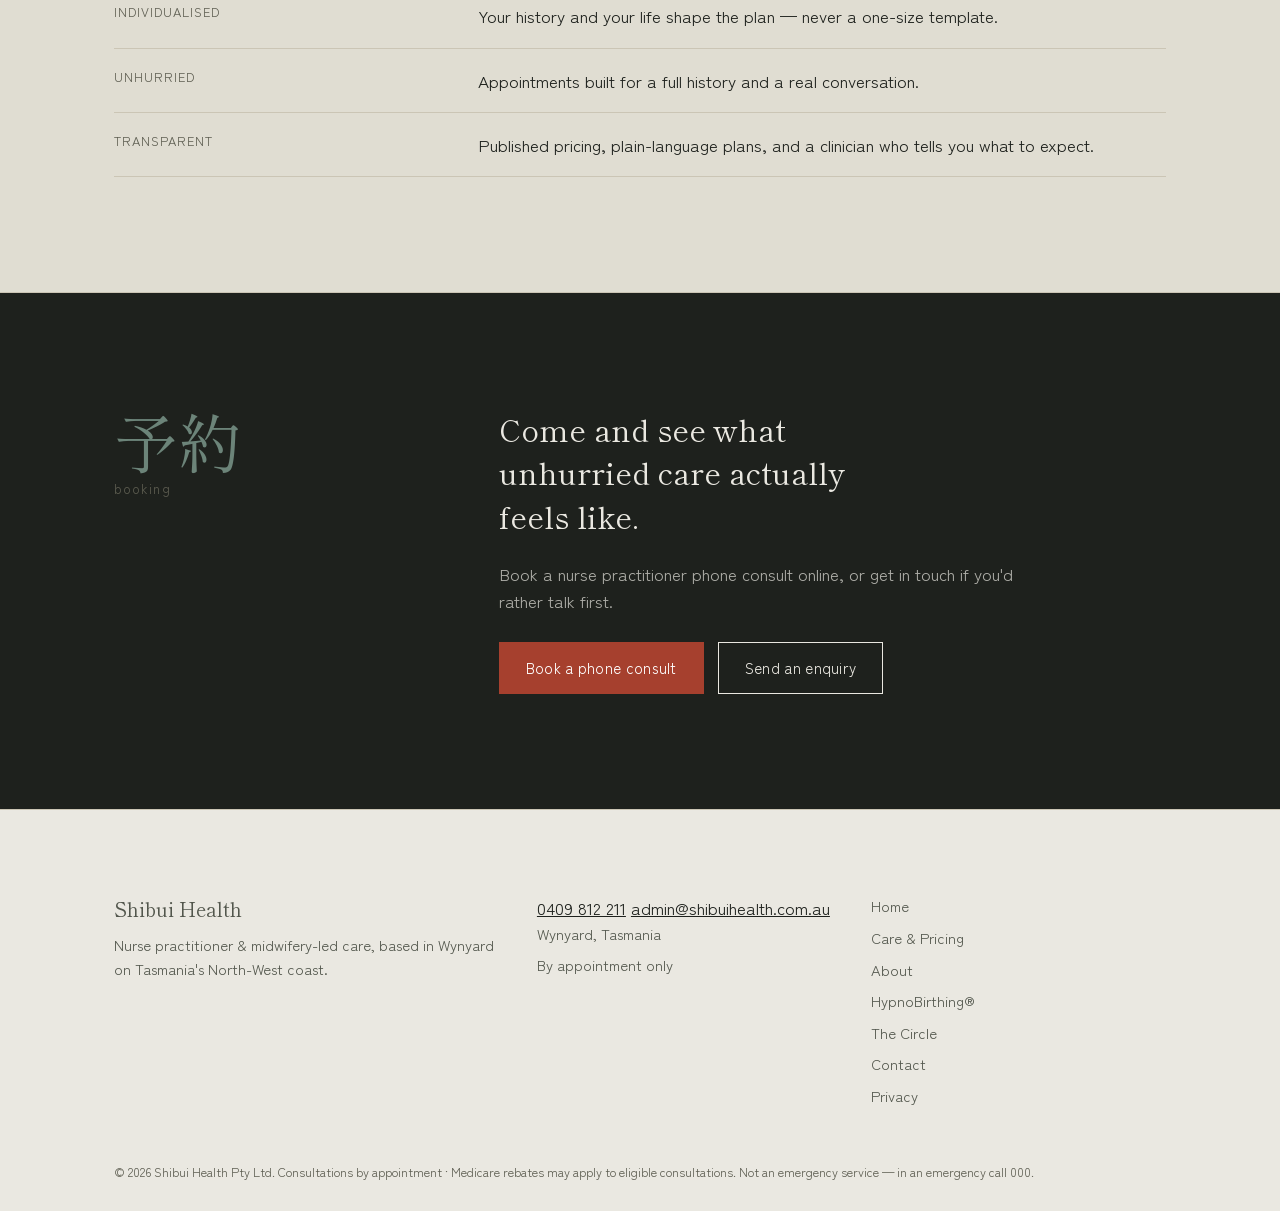
==== commit b7bee68e: "The Circle: move from Circle.so to Stripe, Facebook group and Teams Circle.so was dropped after the " ====
--- a/about.html
+++ b/about.html
@@ -25,8 +25,9 @@
       <a href="services.html">Care &amp; Pricing</a>
       <a href="about.html" aria-current="page">About</a>
       <a href="hypnobirthing.html">HypnoBirthing®</a>
+      <a href="circle.html">The Circle</a>
       <a href="contact.html">Contact</a>
-      <a href="https://www.halaxy.com/profile/shibui-health/location/1097131" class="nav-book" target="_blank" rel="noopener">Book online consult</a>
+      <a href="https://www.halaxy.com/profile/shibui-health/location/1097131" class="nav-book" target="_blank" rel="noopener">Book phone consult</a>
     </nav>
     <button class="nav-toggle" id="navToggle" aria-expanded="false" aria-controls="siteNav">Menu</button>
   </div>
@@ -125,9 +126,9 @@
       <div class="glyph"><span lang="ja" aria-hidden="true">予約</span><small>booking</small></div>
       <div>
         <blockquote>Come and see what unhurried care actually feels like.</blockquote>
-        <p class="statement-body">Book a nurse practitioner online consult, or get in touch if you'd rather talk first.</p>
+        <p class="statement-body">Book a nurse practitioner phone consult online, or get in touch if you'd rather talk first.</p>
         <div class="hero-actions" style="margin-top:28px;">
-          <a href="https://www.halaxy.com/profile/shibui-health/location/1097131" class="btn btn-solid" target="_blank" rel="noopener">Book a online consult</a>
+          <a href="https://www.halaxy.com/profile/shibui-health/location/1097131" class="btn btn-solid" target="_blank" rel="noopener">Book a phone consult</a>
           <a href="contact.html#enquiry" class="btn">Send an enquiry</a>
         </div>
       </div>
@@ -153,6 +154,7 @@
       <a href="services.html">Care &amp; Pricing</a>
       <a href="about.html">About</a>
       <a href="hypnobirthing.html">HypnoBirthing®</a>
+      <a href="circle.html">The Circle</a>
       <a href="contact.html">Contact</a>
       <a href="privacy.html">Privacy</a>
     </div>
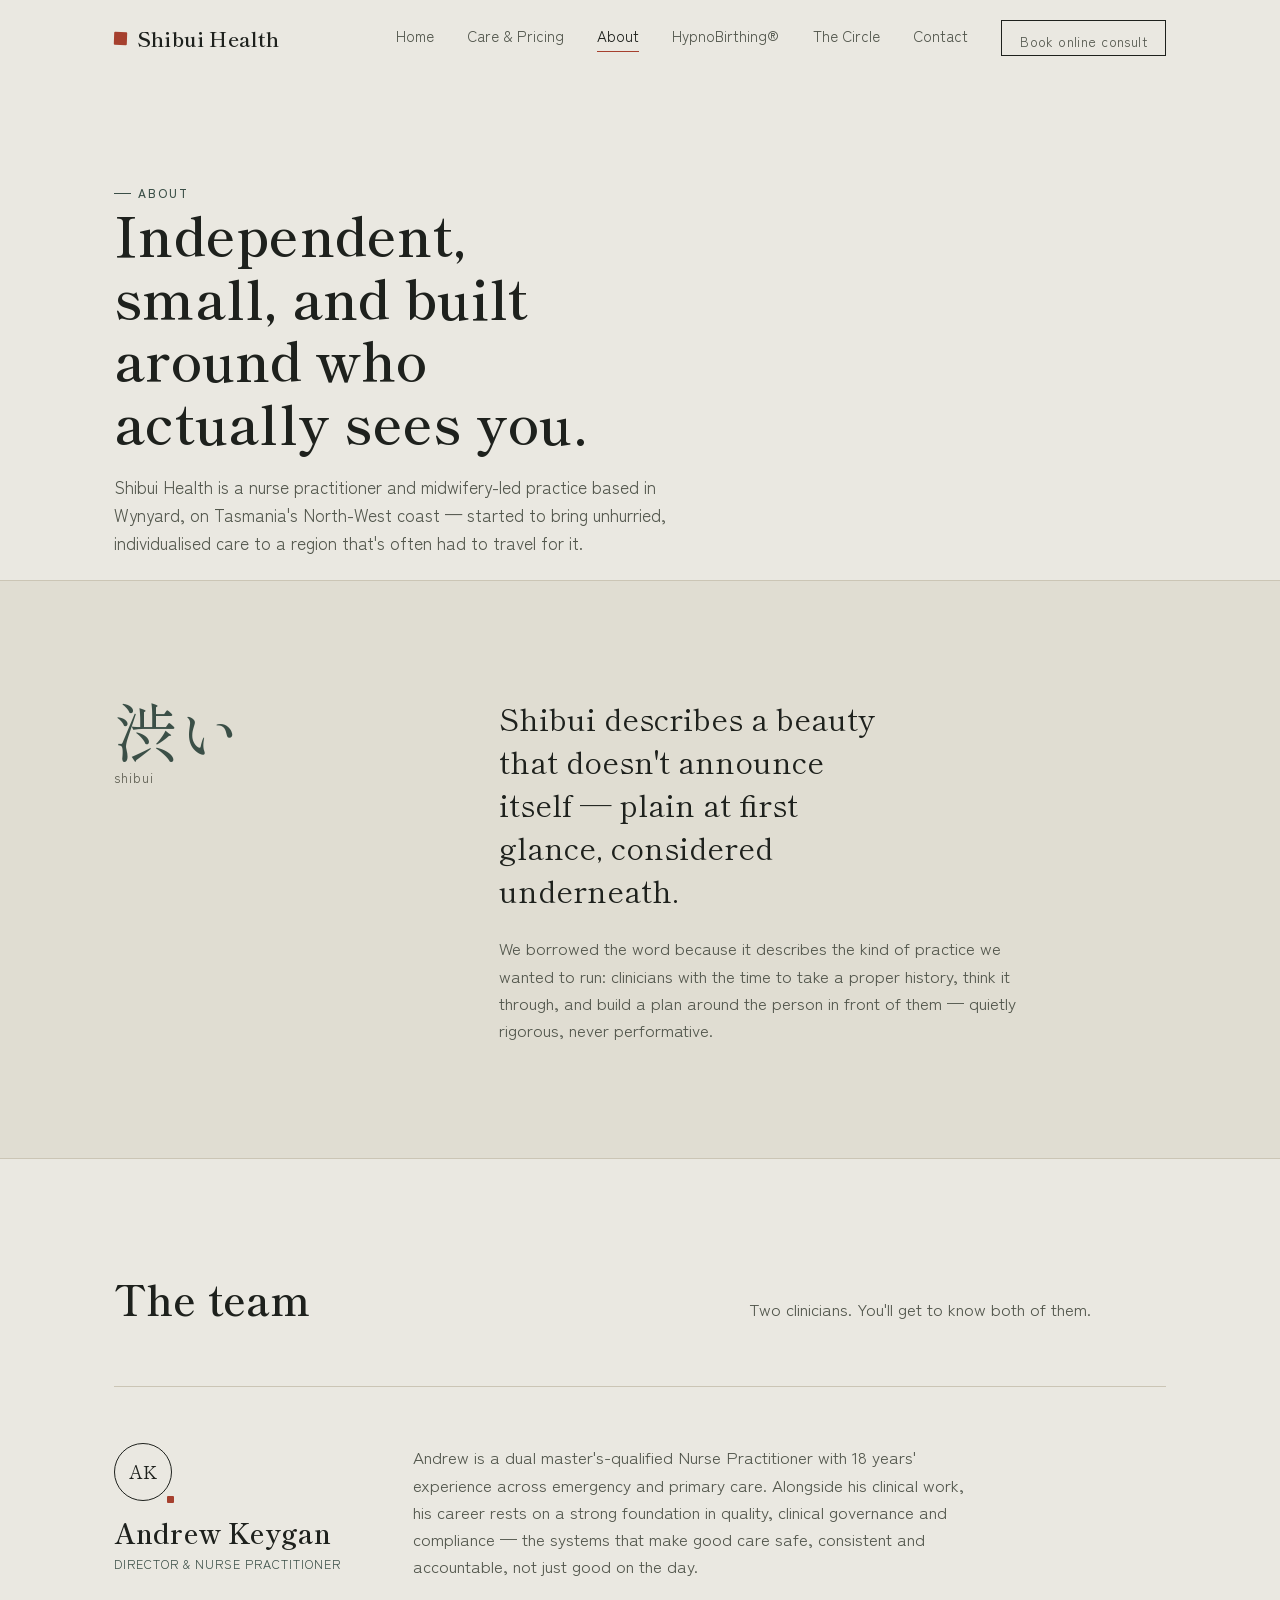
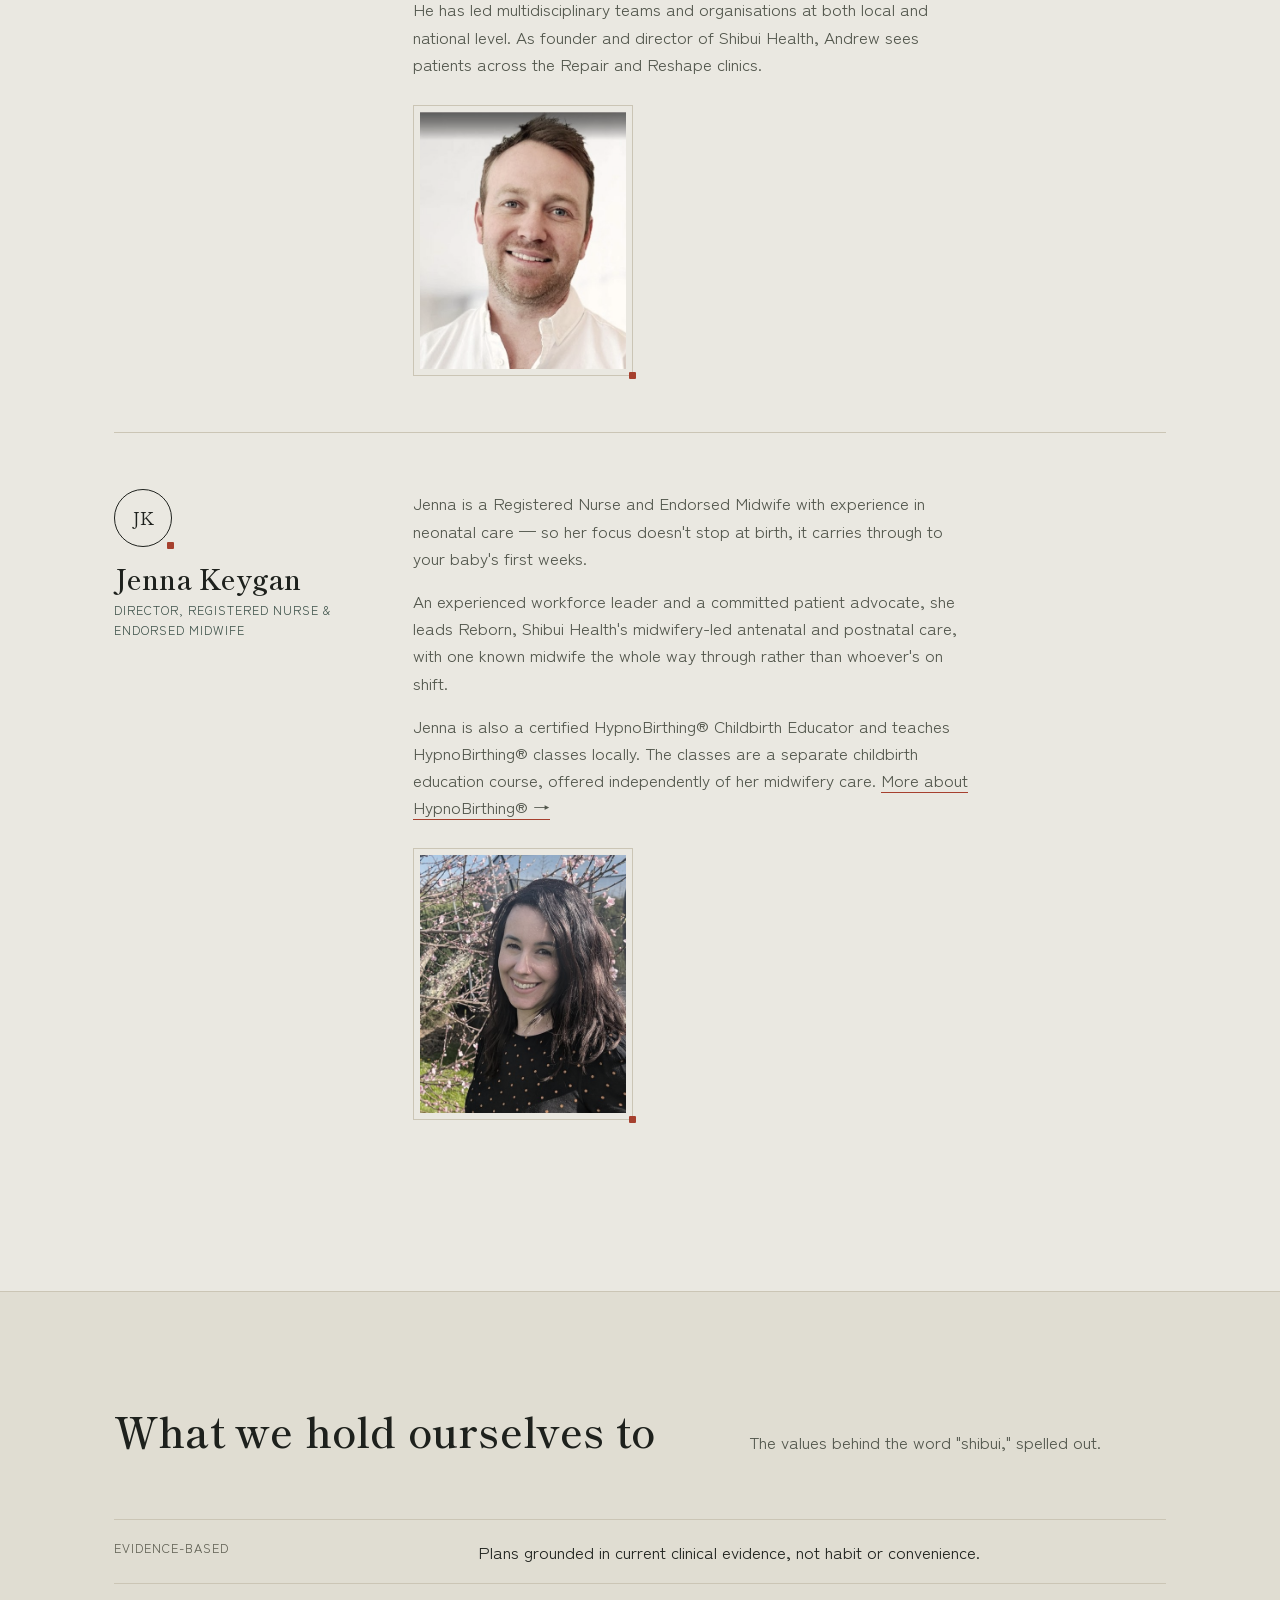
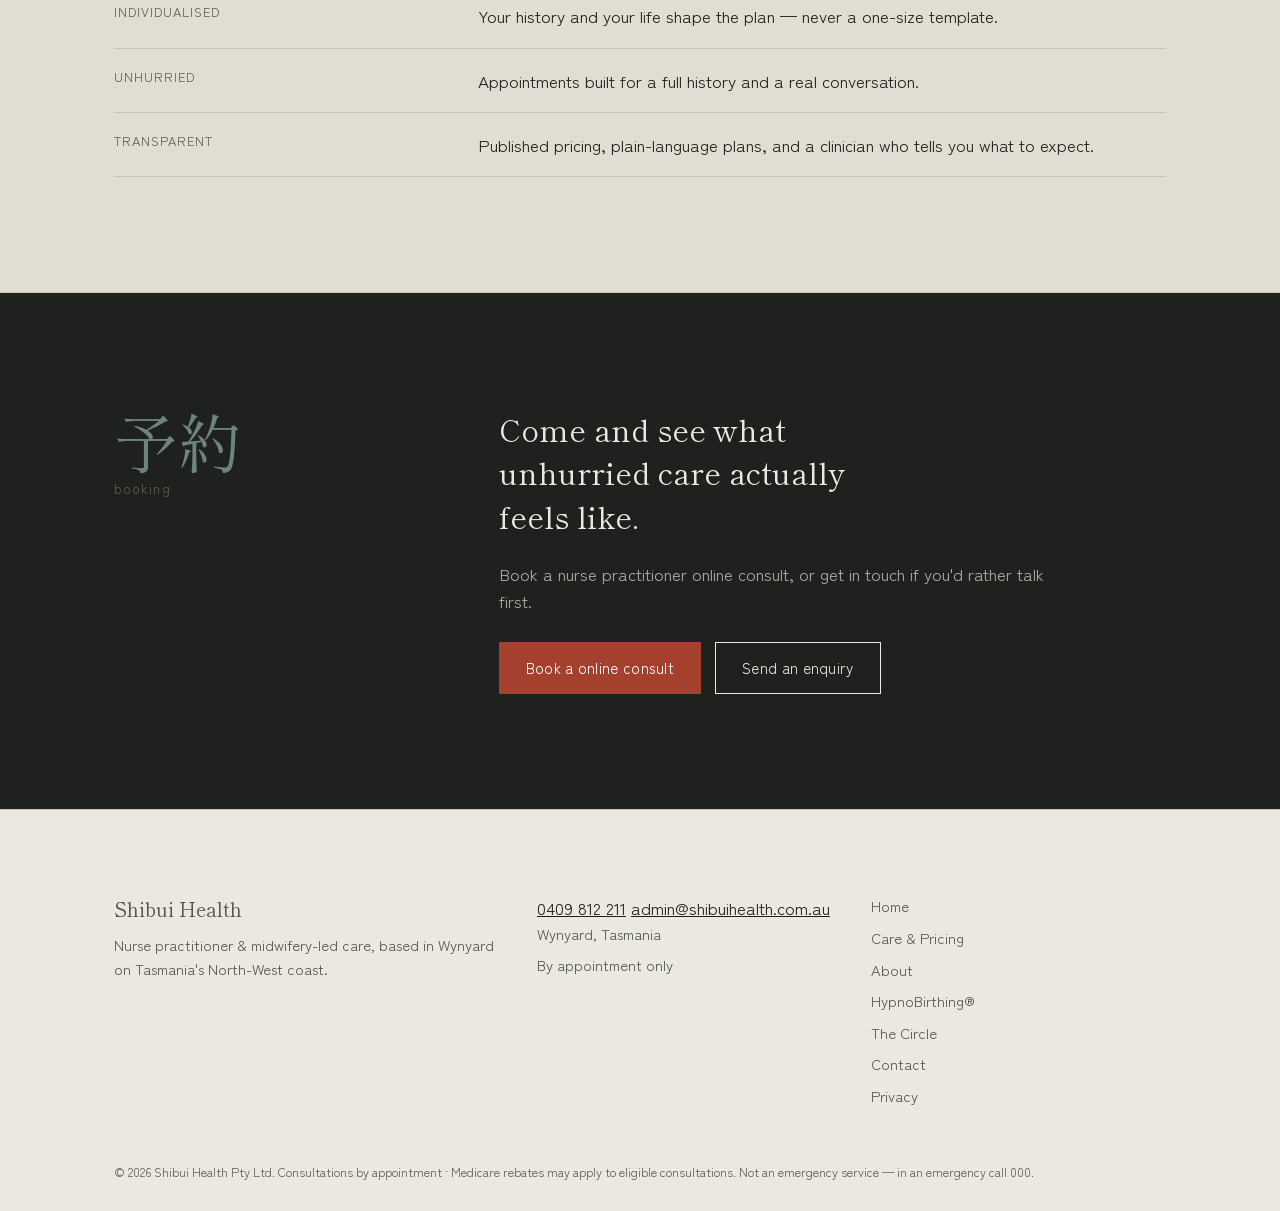
==== commit 1be8f33a: "Add The Circle membership page with live Stripe billing (#2) * Add The Circle member hub page (draft" ====
--- a/about.html
+++ b/about.html
@@ -27,7 +27,7 @@
       <a href="hypnobirthing.html">HypnoBirthing®</a>
       <a href="circle.html">The Circle</a>
       <a href="contact.html">Contact</a>
-      <a href="https://www.halaxy.com/profile/shibui-health/location/1097131" class="nav-book" target="_blank" rel="noopener">Book phone consult</a>
+      <a href="https://www.halaxy.com/profile/shibui-health/location/1097131" class="nav-book" target="_blank" rel="noopener">Book online consult</a>
     </nav>
     <button class="nav-toggle" id="navToggle" aria-expanded="false" aria-controls="siteNav">Menu</button>
   </div>
@@ -126,9 +126,9 @@
       <div class="glyph"><span lang="ja" aria-hidden="true">予約</span><small>booking</small></div>
       <div>
         <blockquote>Come and see what unhurried care actually feels like.</blockquote>
-        <p class="statement-body">Book a nurse practitioner phone consult online, or get in touch if you'd rather talk first.</p>
+        <p class="statement-body">Book a nurse practitioner online consult, or get in touch if you'd rather talk first.</p>
         <div class="hero-actions" style="margin-top:28px;">
-          <a href="https://www.halaxy.com/profile/shibui-health/location/1097131" class="btn btn-solid" target="_blank" rel="noopener">Book a phone consult</a>
+          <a href="https://www.halaxy.com/profile/shibui-health/location/1097131" class="btn btn-solid" target="_blank" rel="noopener">Book a online consult</a>
           <a href="contact.html#enquiry" class="btn">Send an enquiry</a>
         </div>
       </div>
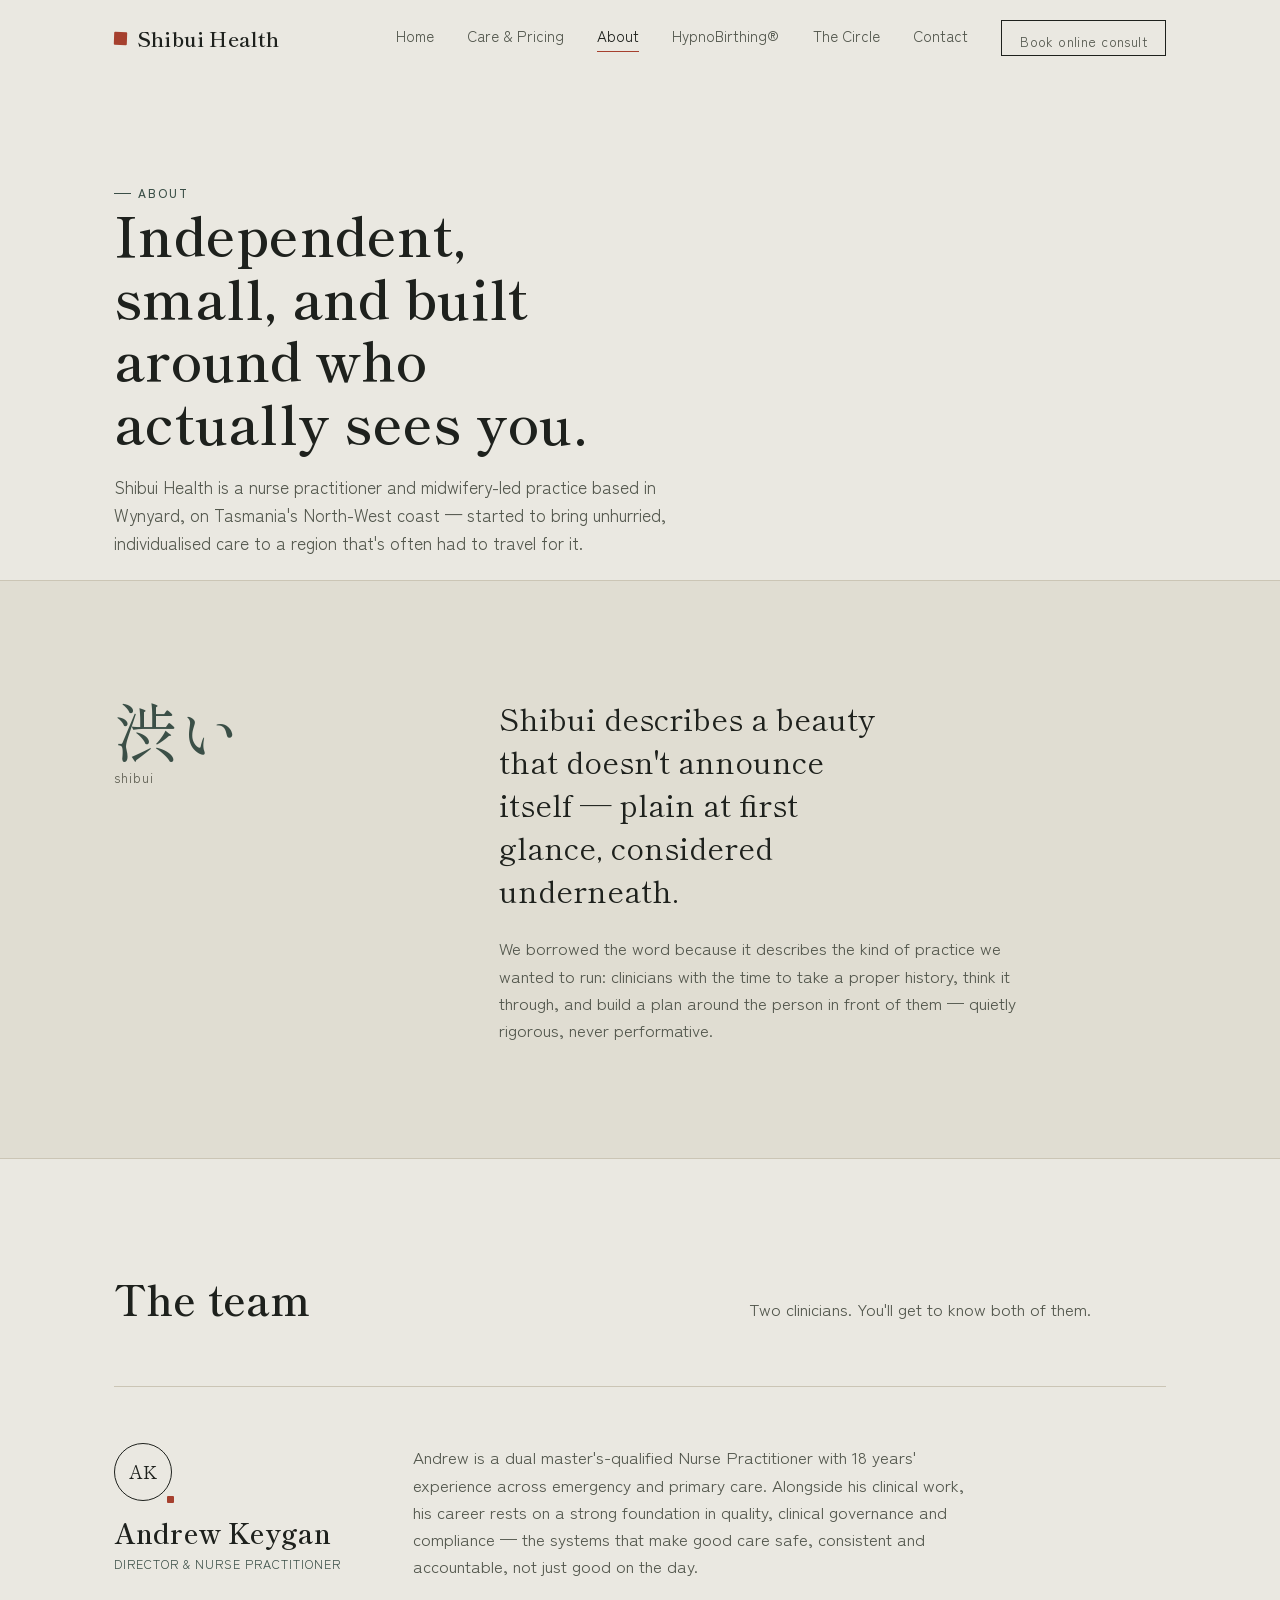
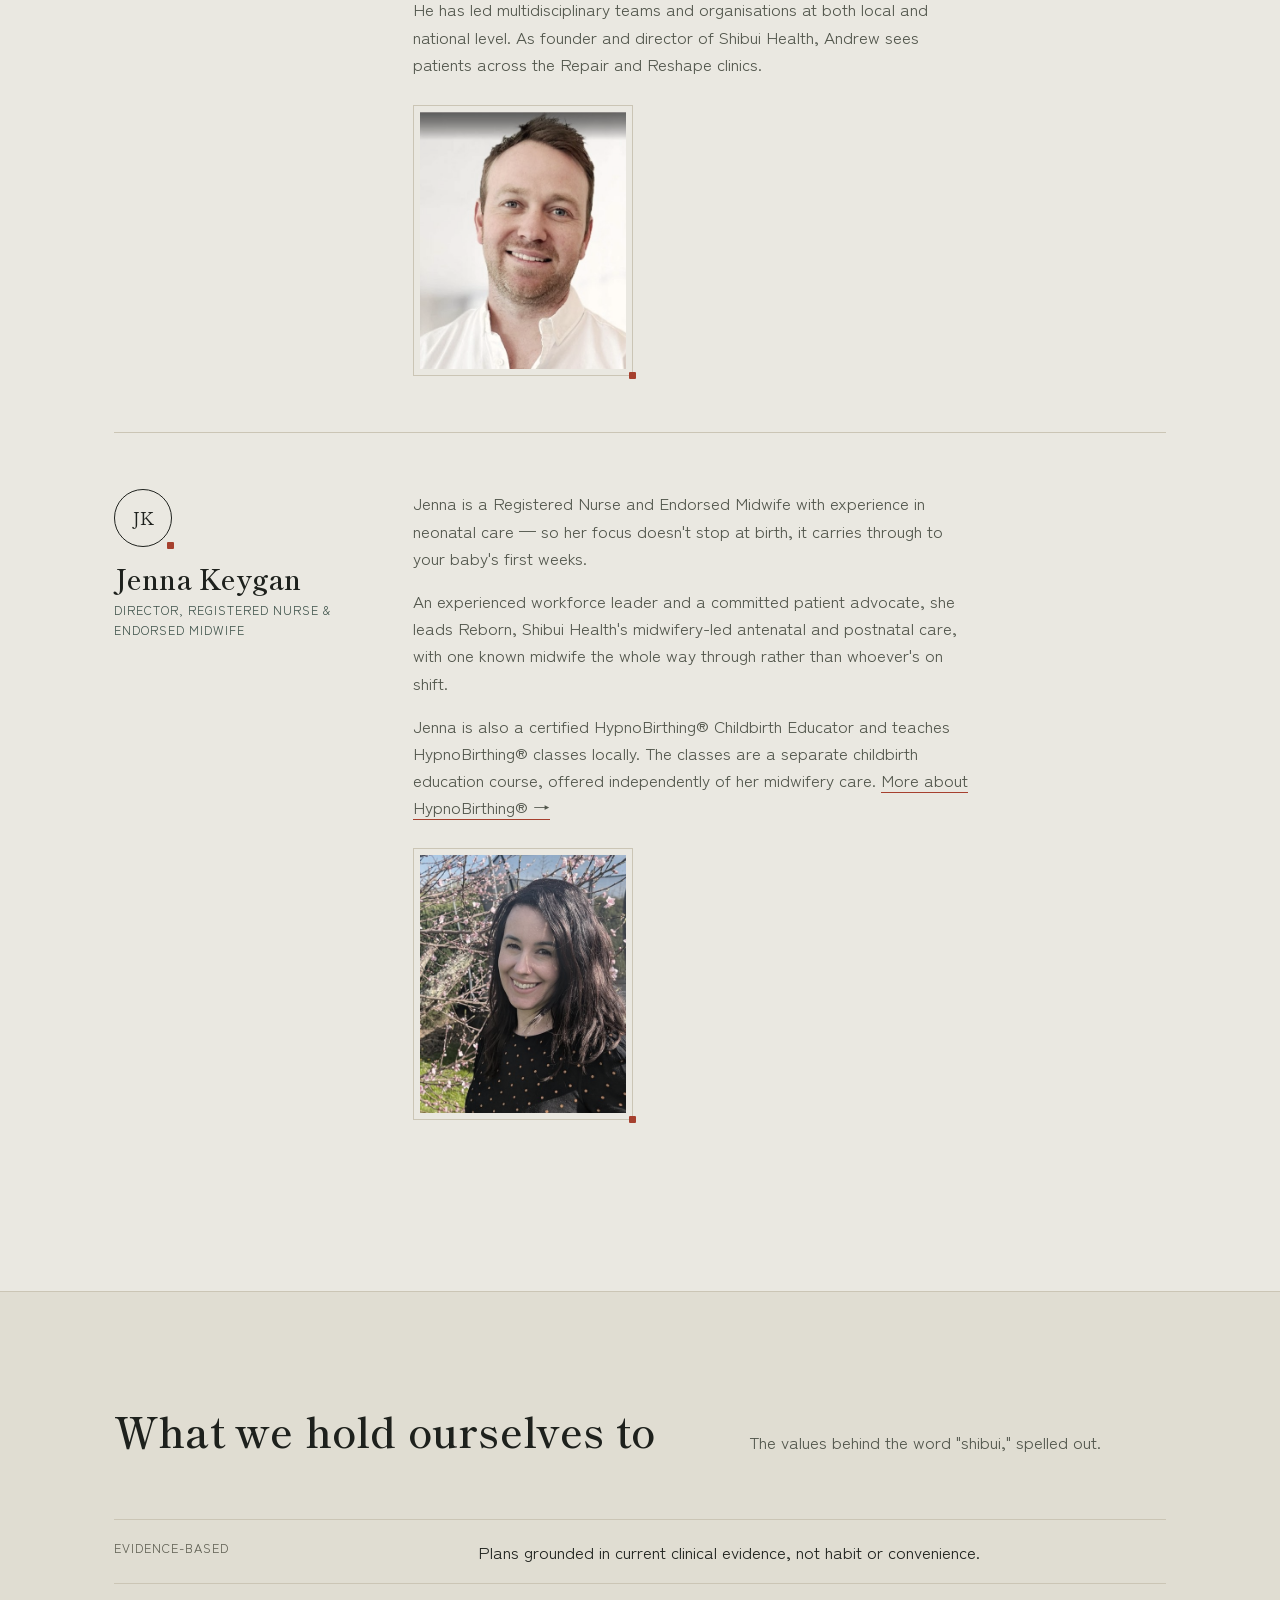
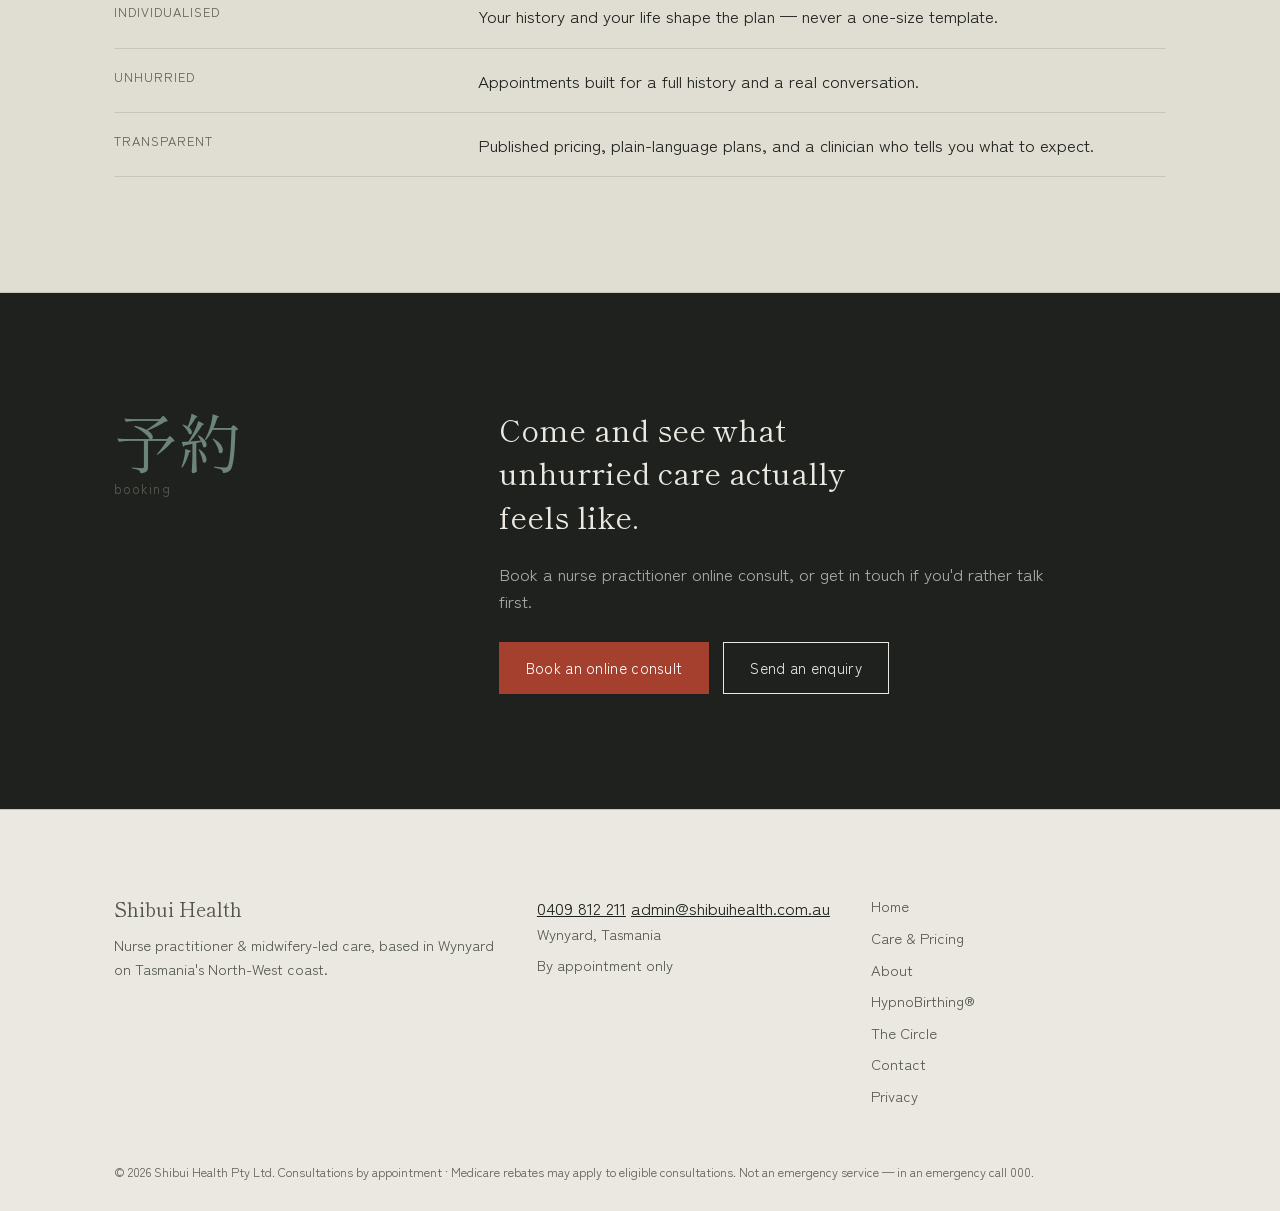
==== commit 52fa90ae: "Fix booking copy: 'Book an online consult', and align the Circle page nav Two slips from the switch " ====
--- a/about.html
+++ b/about.html
@@ -128,7 +128,7 @@
         <blockquote>Come and see what unhurried care actually feels like.</blockquote>
         <p class="statement-body">Book a nurse practitioner online consult, or get in touch if you'd rather talk first.</p>
         <div class="hero-actions" style="margin-top:28px;">
-          <a href="https://www.halaxy.com/profile/shibui-health/location/1097131" class="btn btn-solid" target="_blank" rel="noopener">Book a online consult</a>
+          <a href="https://www.halaxy.com/profile/shibui-health/location/1097131" class="btn btn-solid" target="_blank" rel="noopener">Book an online consult</a>
           <a href="contact.html#enquiry" class="btn">Send an enquiry</a>
         </div>
       </div>
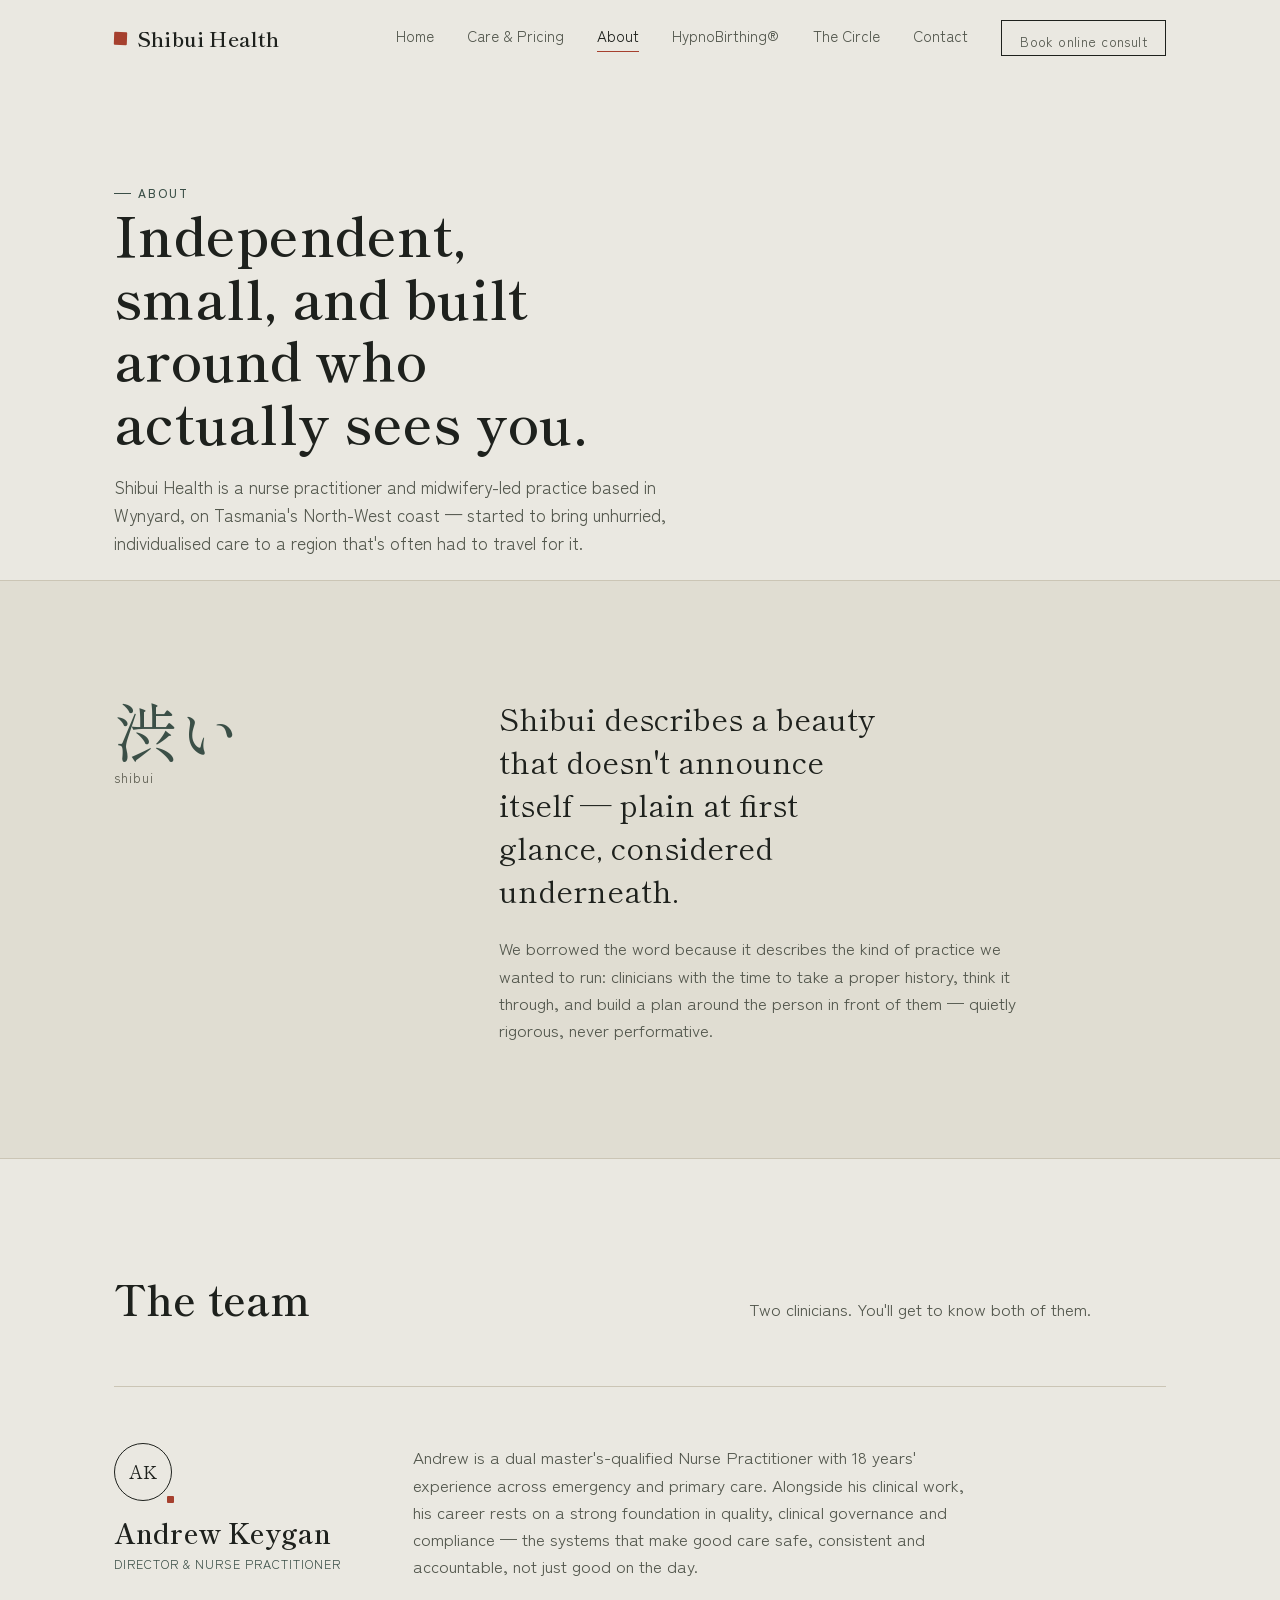
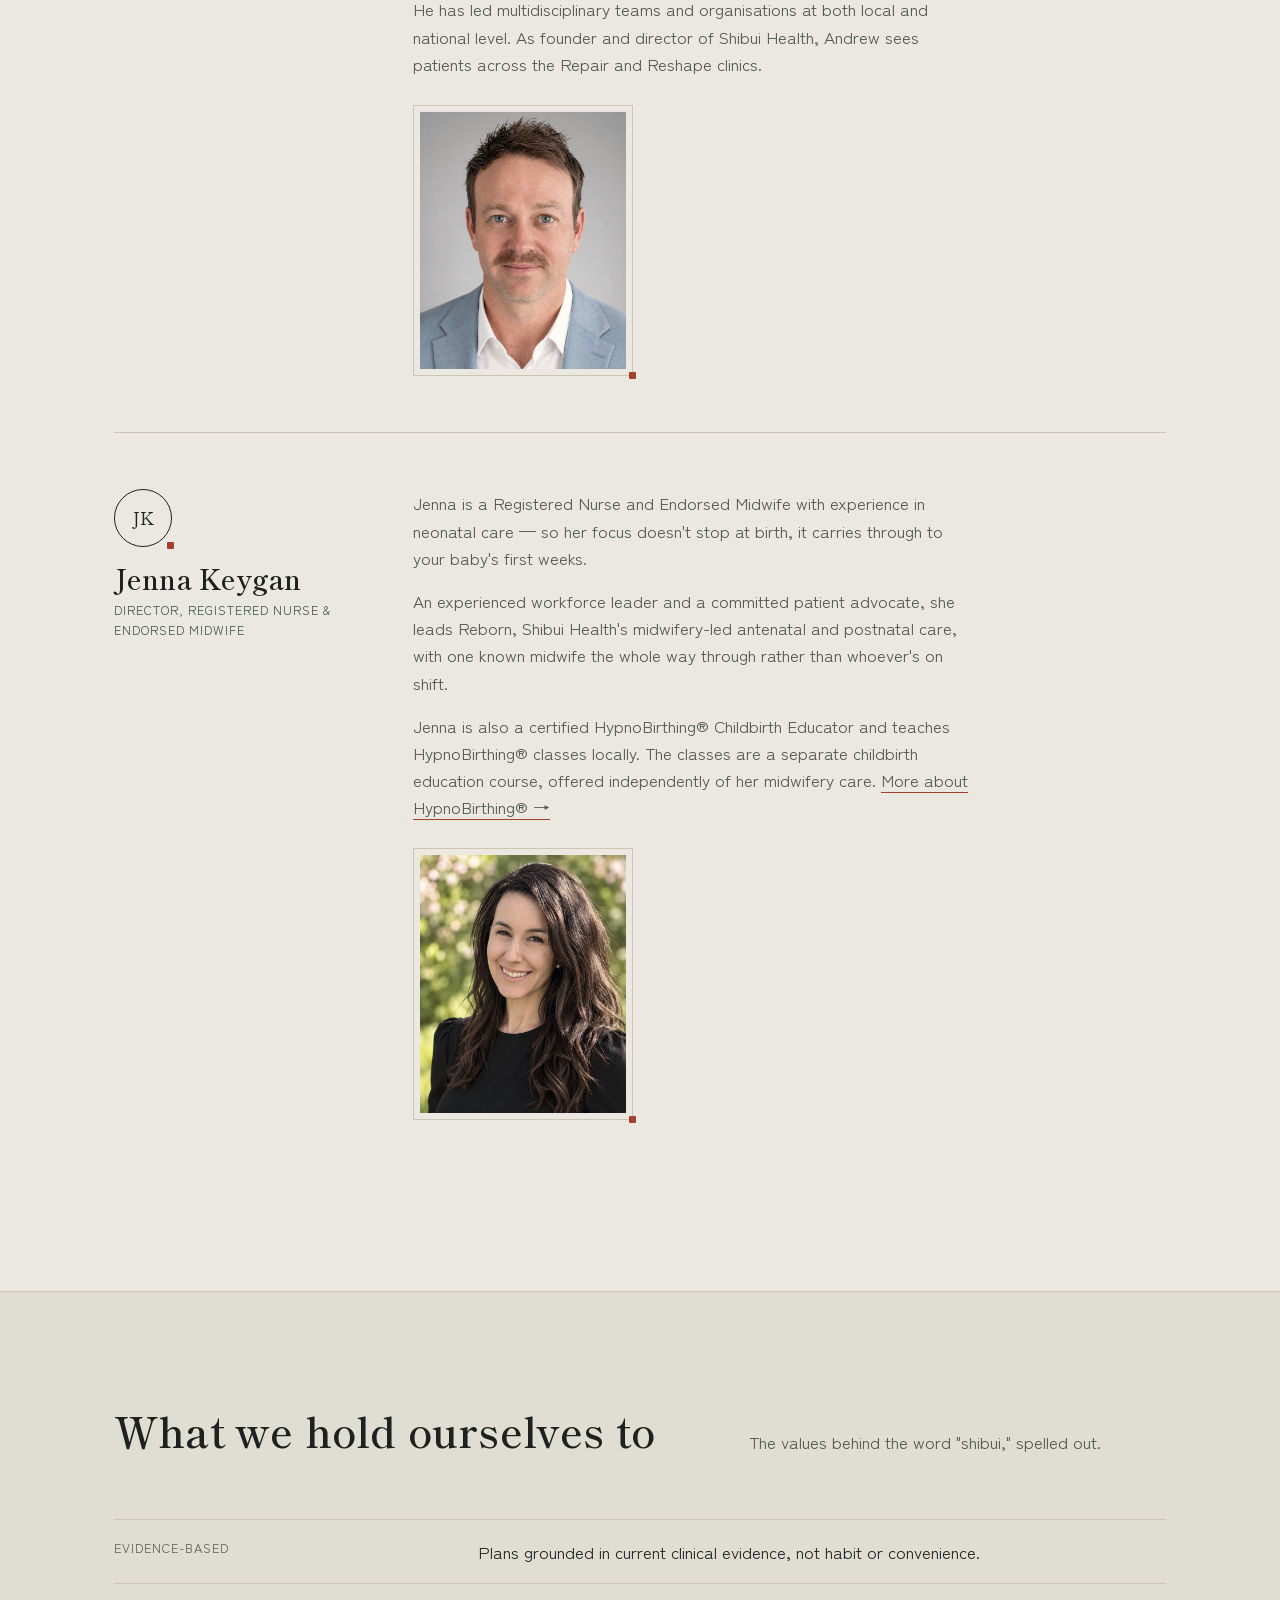
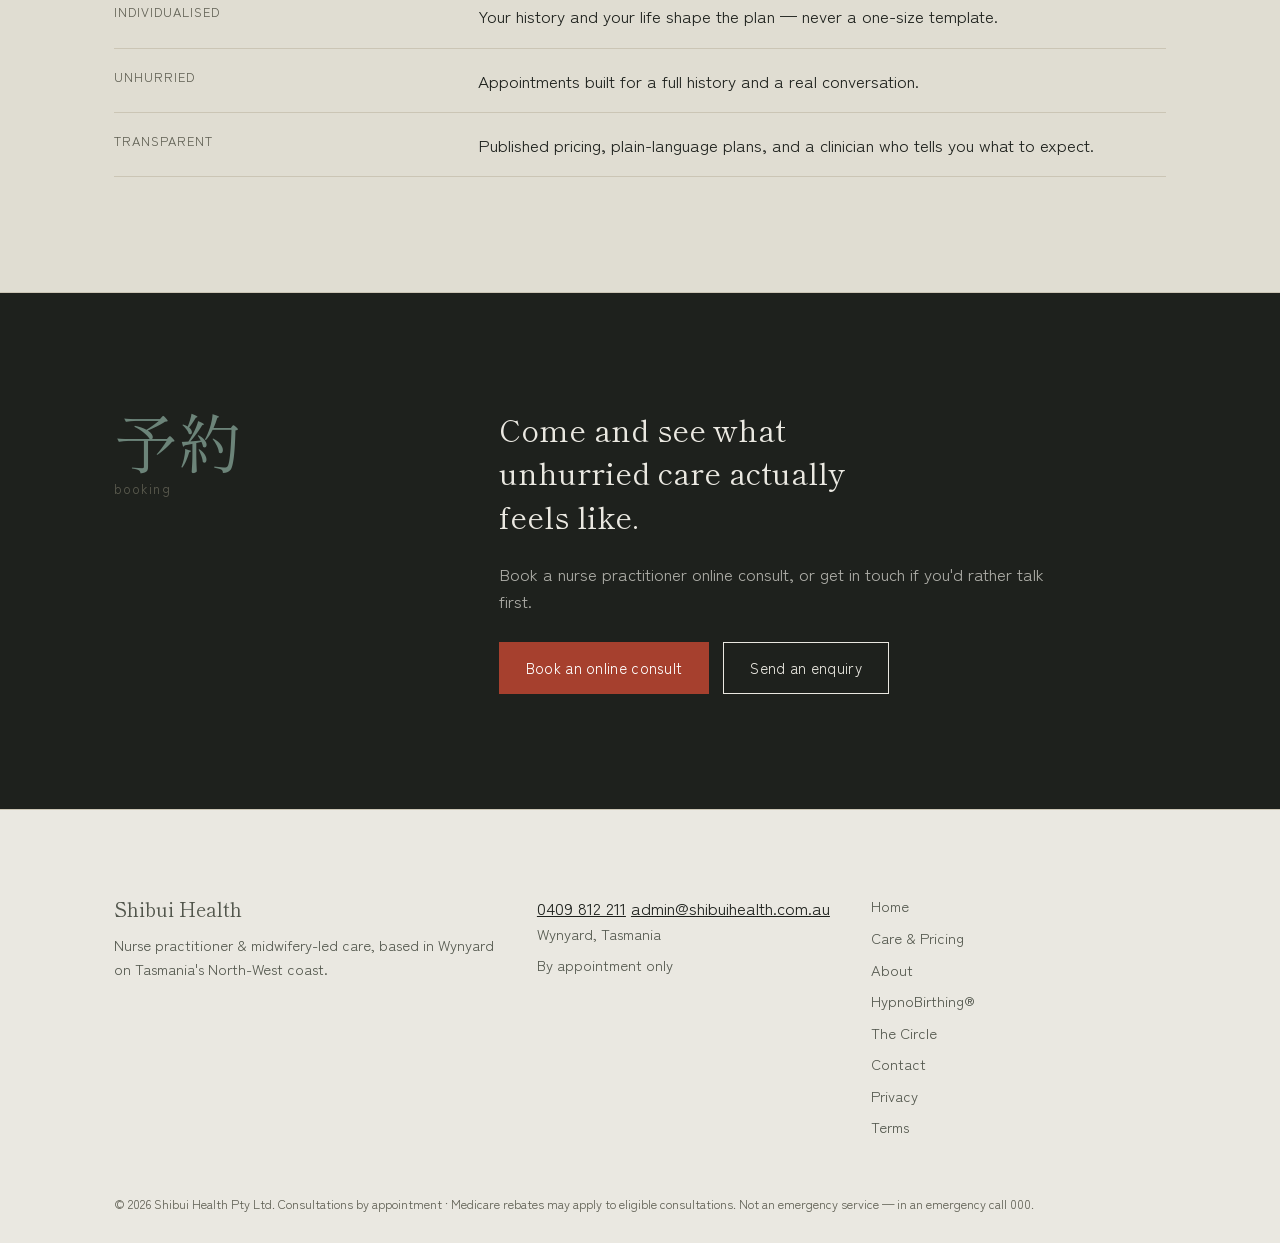
==== commit dd1e388b: "Add terms page and link it from every footer New /terms page covering consultations, both Circle mem" ====
--- a/about.html
+++ b/about.html
@@ -157,6 +157,7 @@
       <a href="circle.html">The Circle</a>
       <a href="contact.html">Contact</a>
       <a href="privacy.html">Privacy</a>
+      <a href="terms.html">Terms</a>
     </div>
   </div>
   <p class="footer-legal">© <span id="year"></span> Shibui Health Pty Ltd. Consultations by appointment · Medicare rebates may apply to eligible consultations. Not an emergency service — in an emergency call 000.</p>
--- a/styles.css
+++ b/styles.css
@@ -562,45 +562,87 @@
 }
 
 /* ==========================================================================
-   Pricing table
-   ========================================================================== */
-.pricing-table {
-  width: 100%;
-  border-collapse: collapse;
-}
-
-.pricing-table caption { text-align: left; margin-bottom: 14px; color: var(--ink-faint); font-size: 0.86rem; }
-
-.pricing-table th {
-  text-align: left;
-  font-size: 0.76rem;
-  letter-spacing: 0.1em;
+   Consultation fees — grouped by service
+   ========================================================================== */
+.fee-caption { color: var(--ink-faint); font-size: 0.86rem; margin: 0 0 22px; }
+
+.fee-group { margin-bottom: clamp(34px, 5vw, 52px); }
+.fee-group:last-of-type { margin-bottom: 0; }
+
+.group-head {
+  display: flex;
+  justify-content: space-between;
+  align-items: baseline;
+  gap: 1rem;
+  flex-wrap: wrap;
+  padding-bottom: 12px;
+  border-bottom: 1px solid var(--ink);
+}
+
+.group-head .svc { font-family: var(--font-display); font-size: 1.3rem; letter-spacing: 0.005em; }
+
+.group-head .prov {
+  font-size: 0.72rem;
+  letter-spacing: 0.16em;
   text-transform: uppercase;
-  color: var(--ink-faint);
+  color: var(--pine);
   font-weight: 500;
-  padding-bottom: 14px;
-  border-bottom: 1px solid var(--ink);
-}
-
-.pricing-table td {
-  padding: 20px 0;
+  white-space: nowrap;
+}
+
+.fee-row {
+  display: grid;
+  grid-template-columns: 1fr auto;
+  gap: 1rem 1.5rem;
+  align-items: baseline;
+  padding-block: 18px;
   border-bottom: 1px solid var(--line);
-  vertical-align: top;
-}
-
-.pricing-table td.who { font-family: var(--font-display); font-size: 1.08rem; }
-.pricing-table td.what { color: var(--ink-soft); font-size: 0.92rem; }
-
-.pricing-table td.price {
+}
+
+.fee-row .item { font-family: var(--font-display); font-size: 1.06rem; }
+
+.fee-row .item small {
+  display: block;
+  font-family: var(--font-body);
+  font-size: 0.86rem;
+  color: var(--ink-soft);
+  margin-top: 3px;
+  max-width: 48ch;
+  line-height: 1.5;
+}
+
+.fee-row .fee {
   text-align: right;
   font-variant-numeric: tabular-nums;
   font-size: 1.2rem;
   white-space: nowrap;
 }
 
-.pricing-table td.price small { display: block; font-size: 0.68rem; color: var(--ink-faint); font-weight: 400; margin-top: 2px; }
-
-.table-scroll { overflow-x: auto; }
+.fee-row .fee small { display: block; font-size: 0.68rem; color: var(--ink-faint); font-weight: 400; margin-top: 2px; letter-spacing: 0.04em; }
+
+.fee-row .fee .pre {
+  font-size: 0.78rem;
+  color: var(--ink-faint);
+  letter-spacing: 0.06em;
+  text-transform: uppercase;
+  margin-right: 0.35rem;
+  vertical-align: 0.18em;
+}
+
+.fee-row .fee.word {
+  font-family: var(--font-body);
+  font-size: 0.84rem;
+  letter-spacing: 0.14em;
+  text-transform: uppercase;
+  color: var(--pine);
+  font-weight: 500;
+}
+
+@media (max-width: 480px) {
+  .fee-row { grid-template-columns: 1fr; gap: 0.4rem; }
+  .fee-row .fee { text-align: left; }
+  .fee-row .fee small { display: inline; margin-left: 0.4rem; }
+}
 
 .pricing-note {
   margin-top: 20px;
@@ -918,6 +960,11 @@
 .plan-price { margin-top: 14px; font-family: var(--font-display); font-size: clamp(2.2rem, 5vw, 3rem); line-height: 1; }
 .plan-price span { font-family: var(--font-body); font-size: 0.95rem; color: var(--ink-faint); }
 .plan-sub { margin-top: 10px; color: var(--ink-faint); font-size: 0.88rem; }
+.plan-alt {
+  margin-top: 16px; padding-top: 14px; border-top: 1px solid var(--line);
+  color: var(--ink-soft); font-size: 0.9rem; line-height: 1.55; max-width: 34ch;
+}
+.plan-alt strong { color: var(--ink); font-weight: 500; }
 .plan-list { list-style: none; margin: 0; padding: 0; display: flex; flex-direction: column; }
 .plan-list li {
   padding: 14px 0 14px 26px;
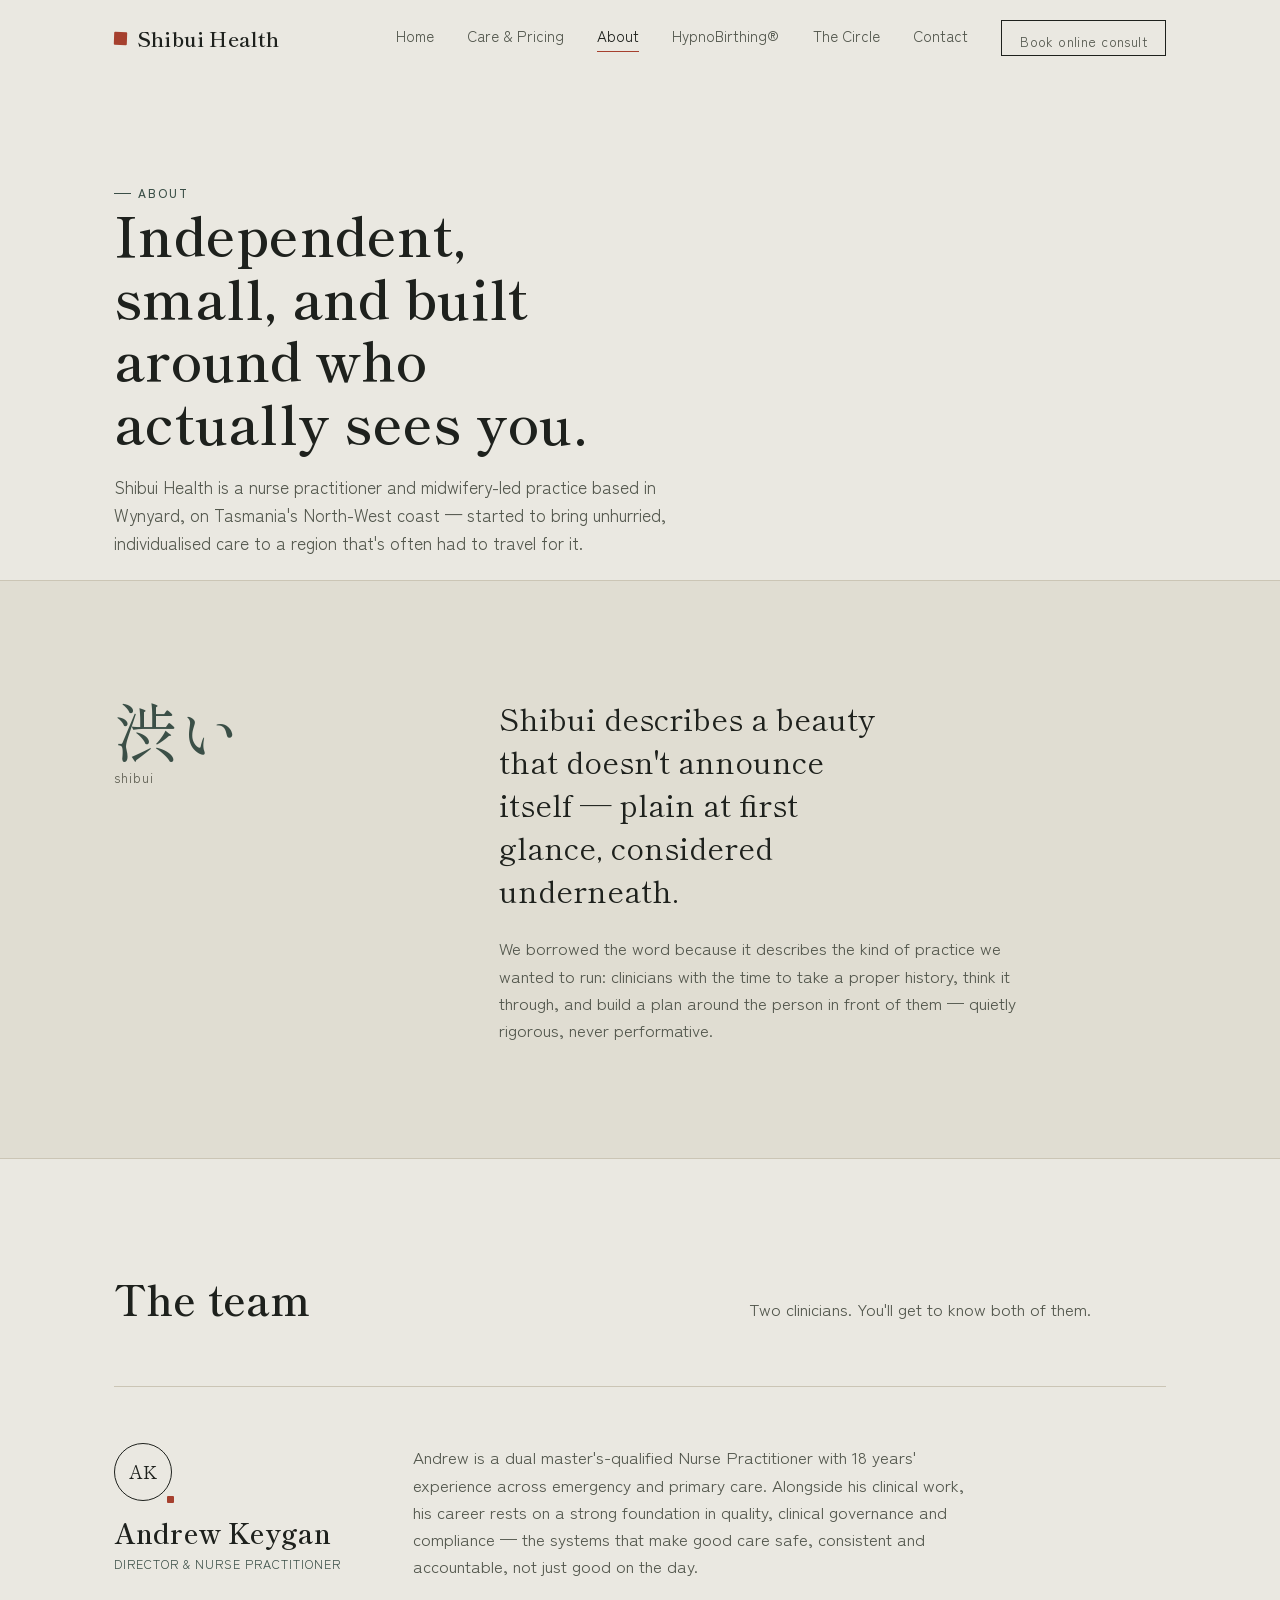
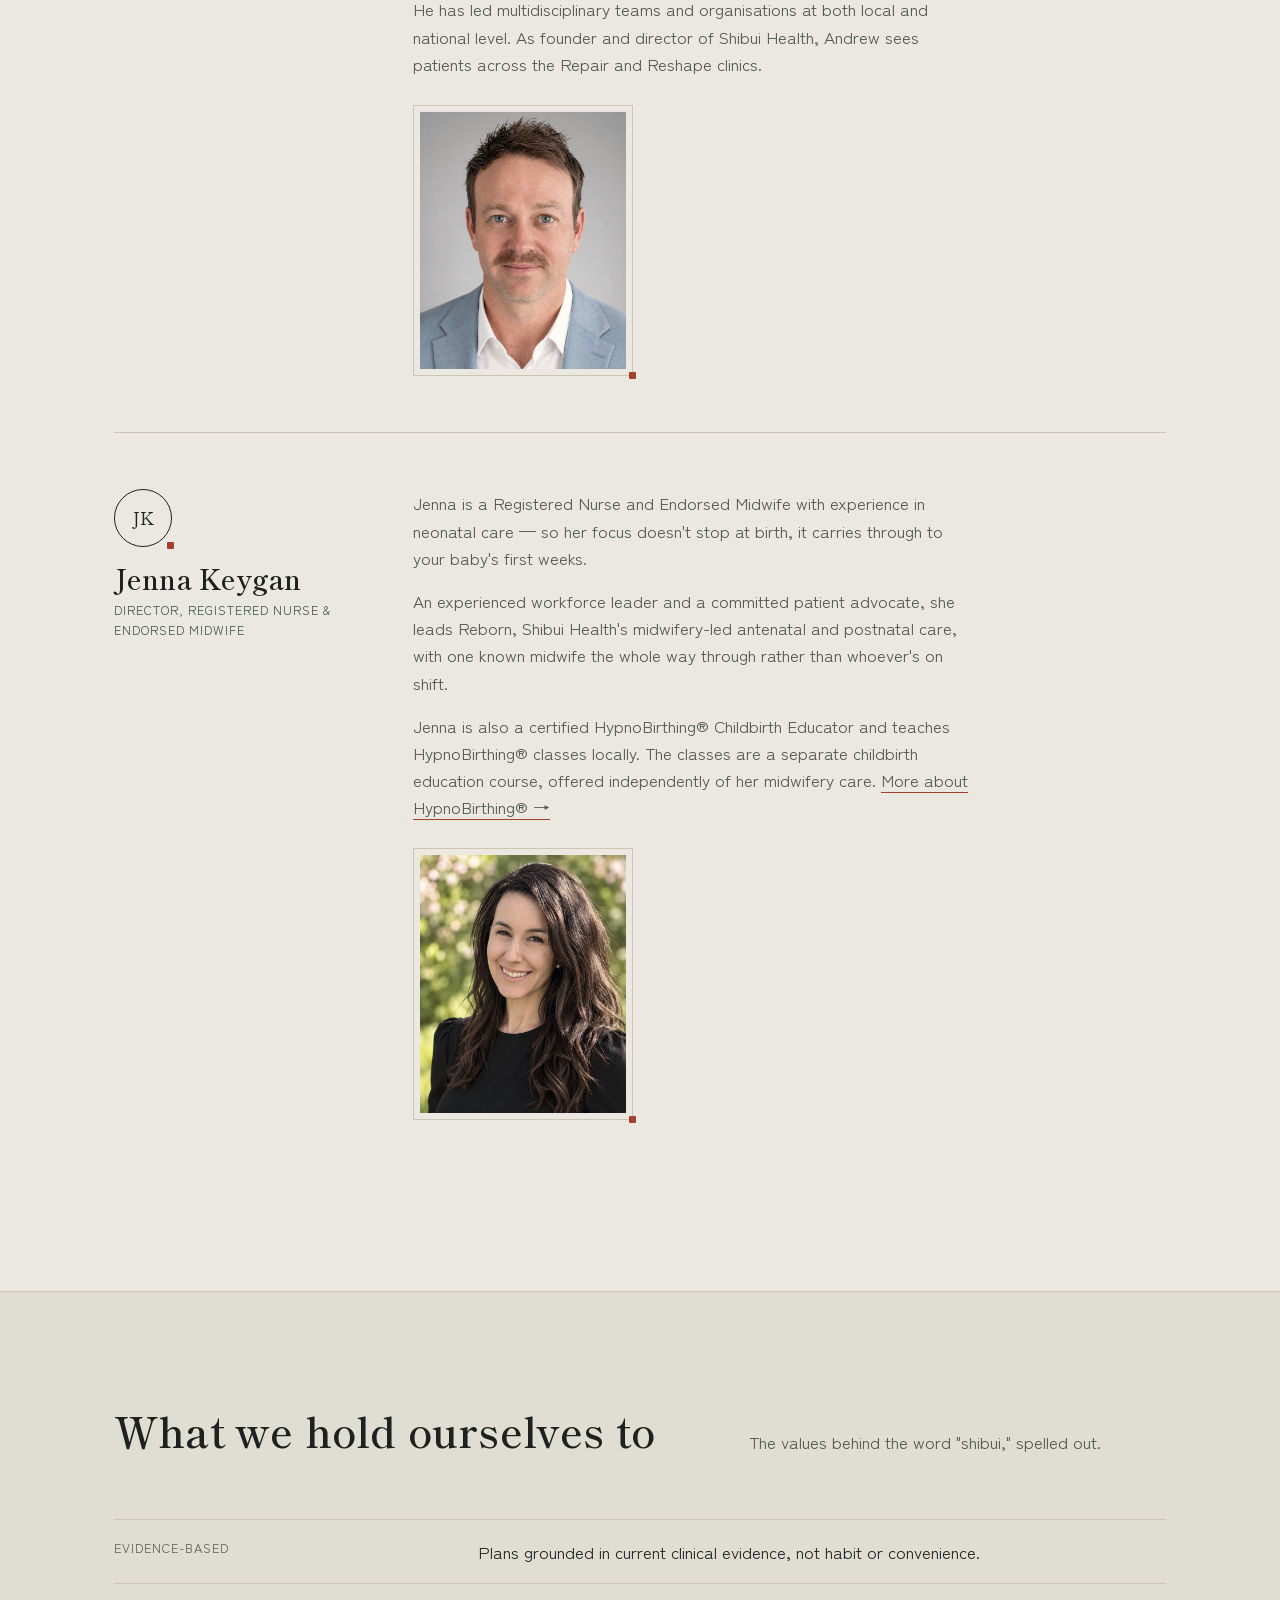
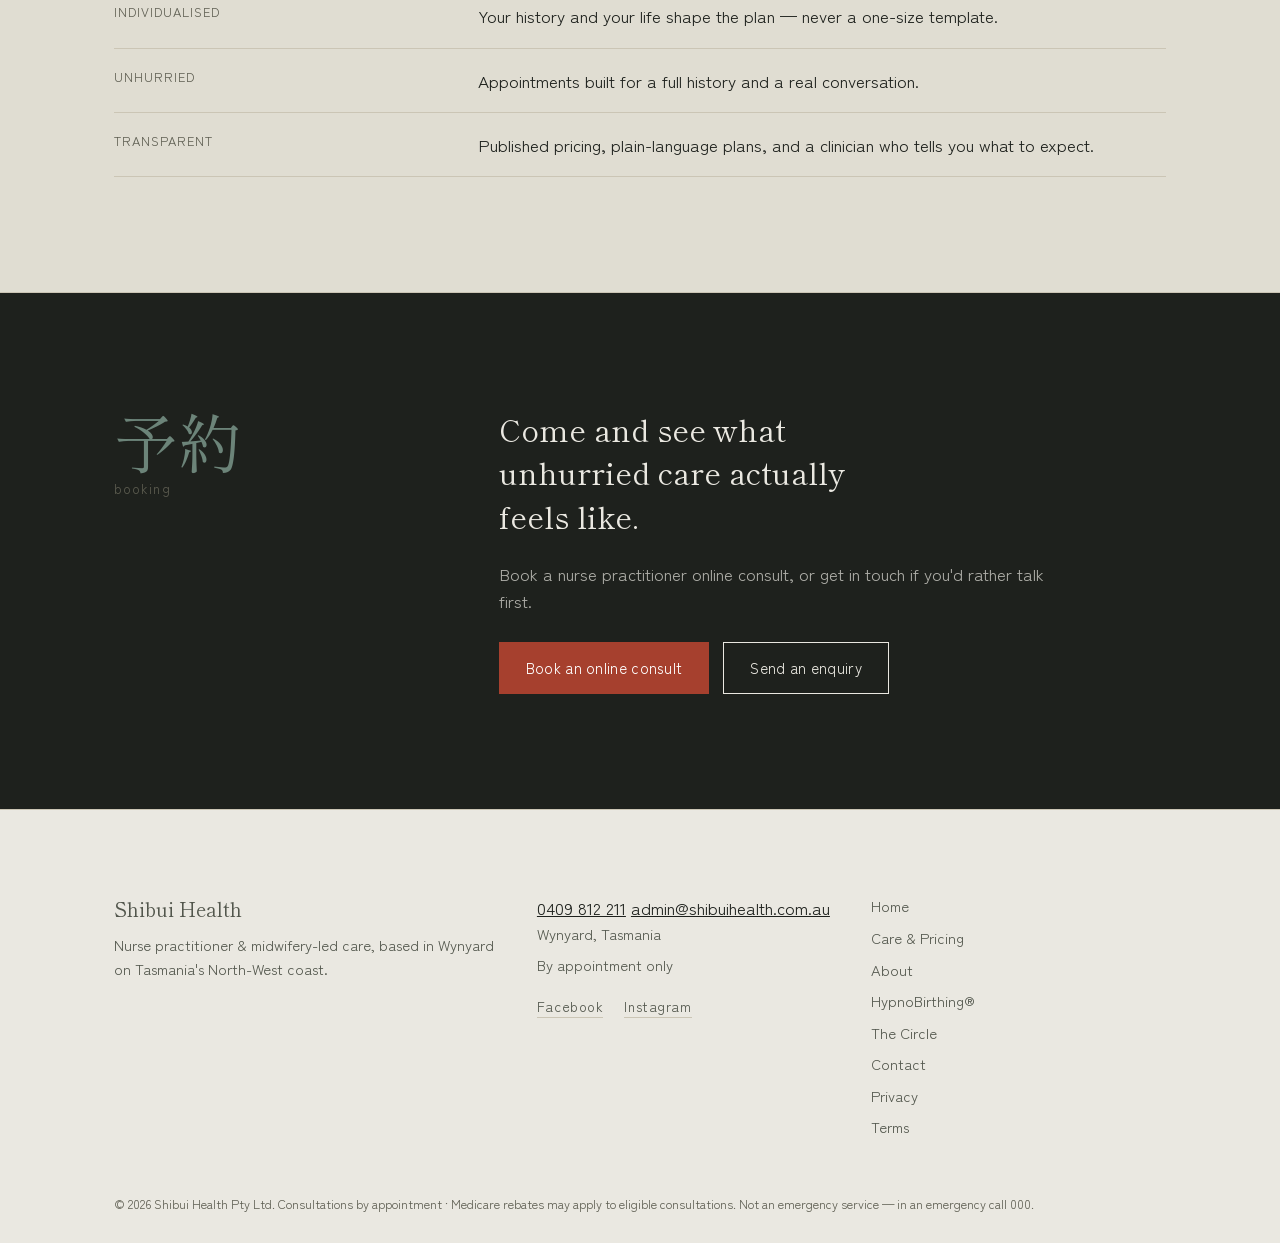
==== commit 0e37e6eb: "Add search and social discovery foundations - Share card image; og:image, og:url, twitter card on ev" ====
--- a/about.html
+++ b/about.html
@@ -8,10 +8,18 @@
 <meta property="og:title" content="About — Shibui Health">
 <meta property="og:description" content="Shibui Health is an independent nurse practitioner and midwifery-led practice in Wynyard, Tasmania. Meet the team and read about the philosophy behind the name.">
 <meta property="og:type" content="website">
+<meta property="og:url" content="https://shibuihealth.com.au/about.html">
+<meta property="og:image" content="https://shibuihealth.com.au/images/share-card.jpg">
+<meta property="og:image:width" content="1200">
+<meta property="og:image:height" content="630">
+<meta property="og:site_name" content="Shibui Health">
+<meta name="twitter:card" content="summary_large_image">
+<meta name="twitter:image" content="https://shibuihealth.com.au/images/share-card.jpg">
 <meta property="og:locale" content="en_AU">
 <link rel="preconnect" href="https://fonts.googleapis.com">
 <link rel="preconnect" href="https://fonts.gstatic.com" crossorigin>
 <link href="https://fonts.googleapis.com/css2?family=Shippori+Mincho:wght@400;500;600;800&family=Zen+Kaku+Gothic+New:wght@300;400;500;700&display=swap" rel="stylesheet">
+<link rel="canonical" href="https://shibuihealth.com.au/about.html">
 <link rel="stylesheet" href="styles.css">
 </head>
 <body>
@@ -148,6 +156,8 @@
       <a href="mailto:admin@shibuihealth.com.au">admin@shibuihealth.com.au</a>
       <p>Wynyard, Tasmania</p>
       <p>By appointment only</p>
+      <a href="https://www.facebook.com/profile.php?id=61564878794338" target="_blank" rel="noopener" aria-label="Facebook">Facebook</a>
+      <a href="https://www.instagram.com/shibuihealthtas/" target="_blank" rel="noopener" aria-label="Instagram">Instagram</a>
     </div>
     <div class="footer-links">
       <a href="index.html">Home</a>
--- a/styles.css
+++ b/styles.css
@@ -1033,3 +1033,18 @@
   font-size: 0.88rem;
   color: var(--ink-soft);
 }
+
+/* Footer social links */
+.footer-contact a[aria-label="Facebook"],
+.footer-contact a[aria-label="Instagram"] {
+  display: inline-block;
+  margin-top: 10px;
+  margin-right: 16px;
+  font-size: 0.88rem;
+  letter-spacing: 0.04em;
+  color: var(--ink-soft);
+  border-bottom: 1px solid var(--line);
+  text-decoration: none;
+}
+.footer-contact a[aria-label="Facebook"]:hover,
+.footer-contact a[aria-label="Instagram"]:hover { color: var(--seal); border-bottom-color: var(--seal); }
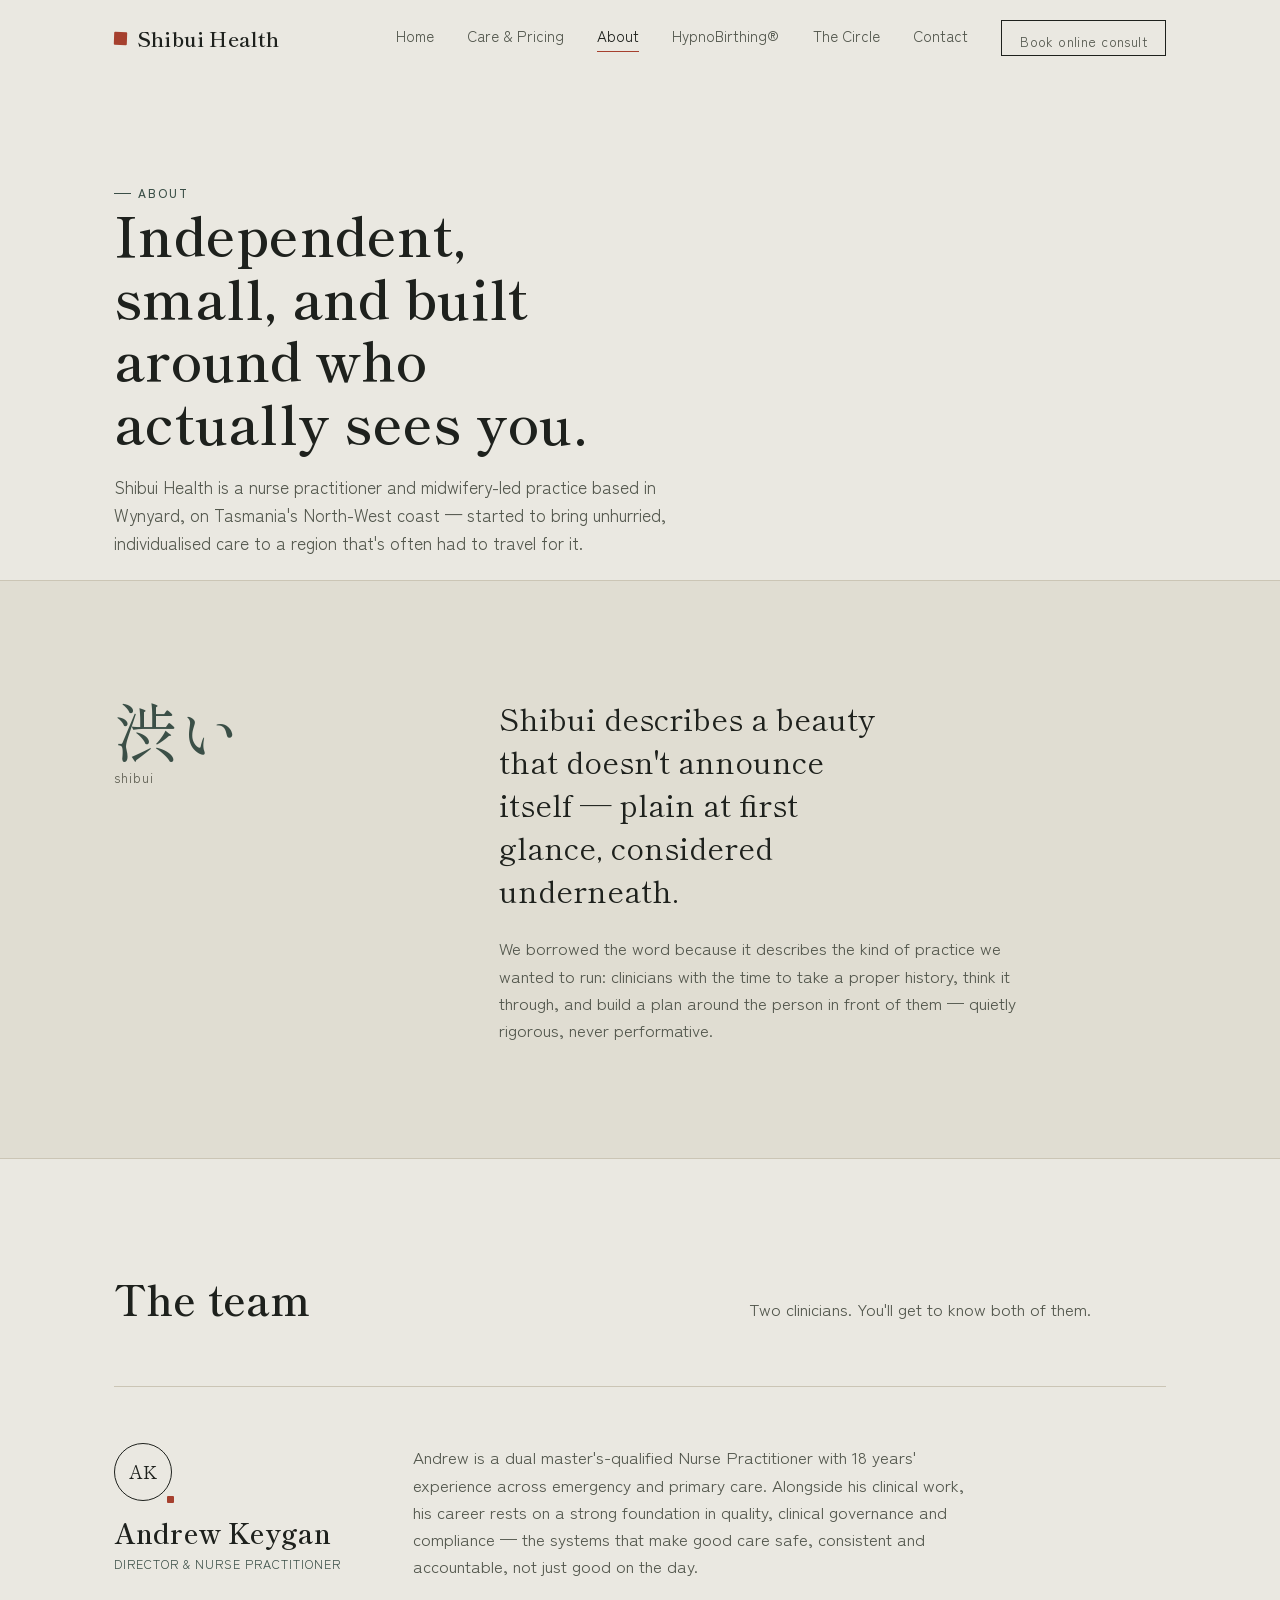
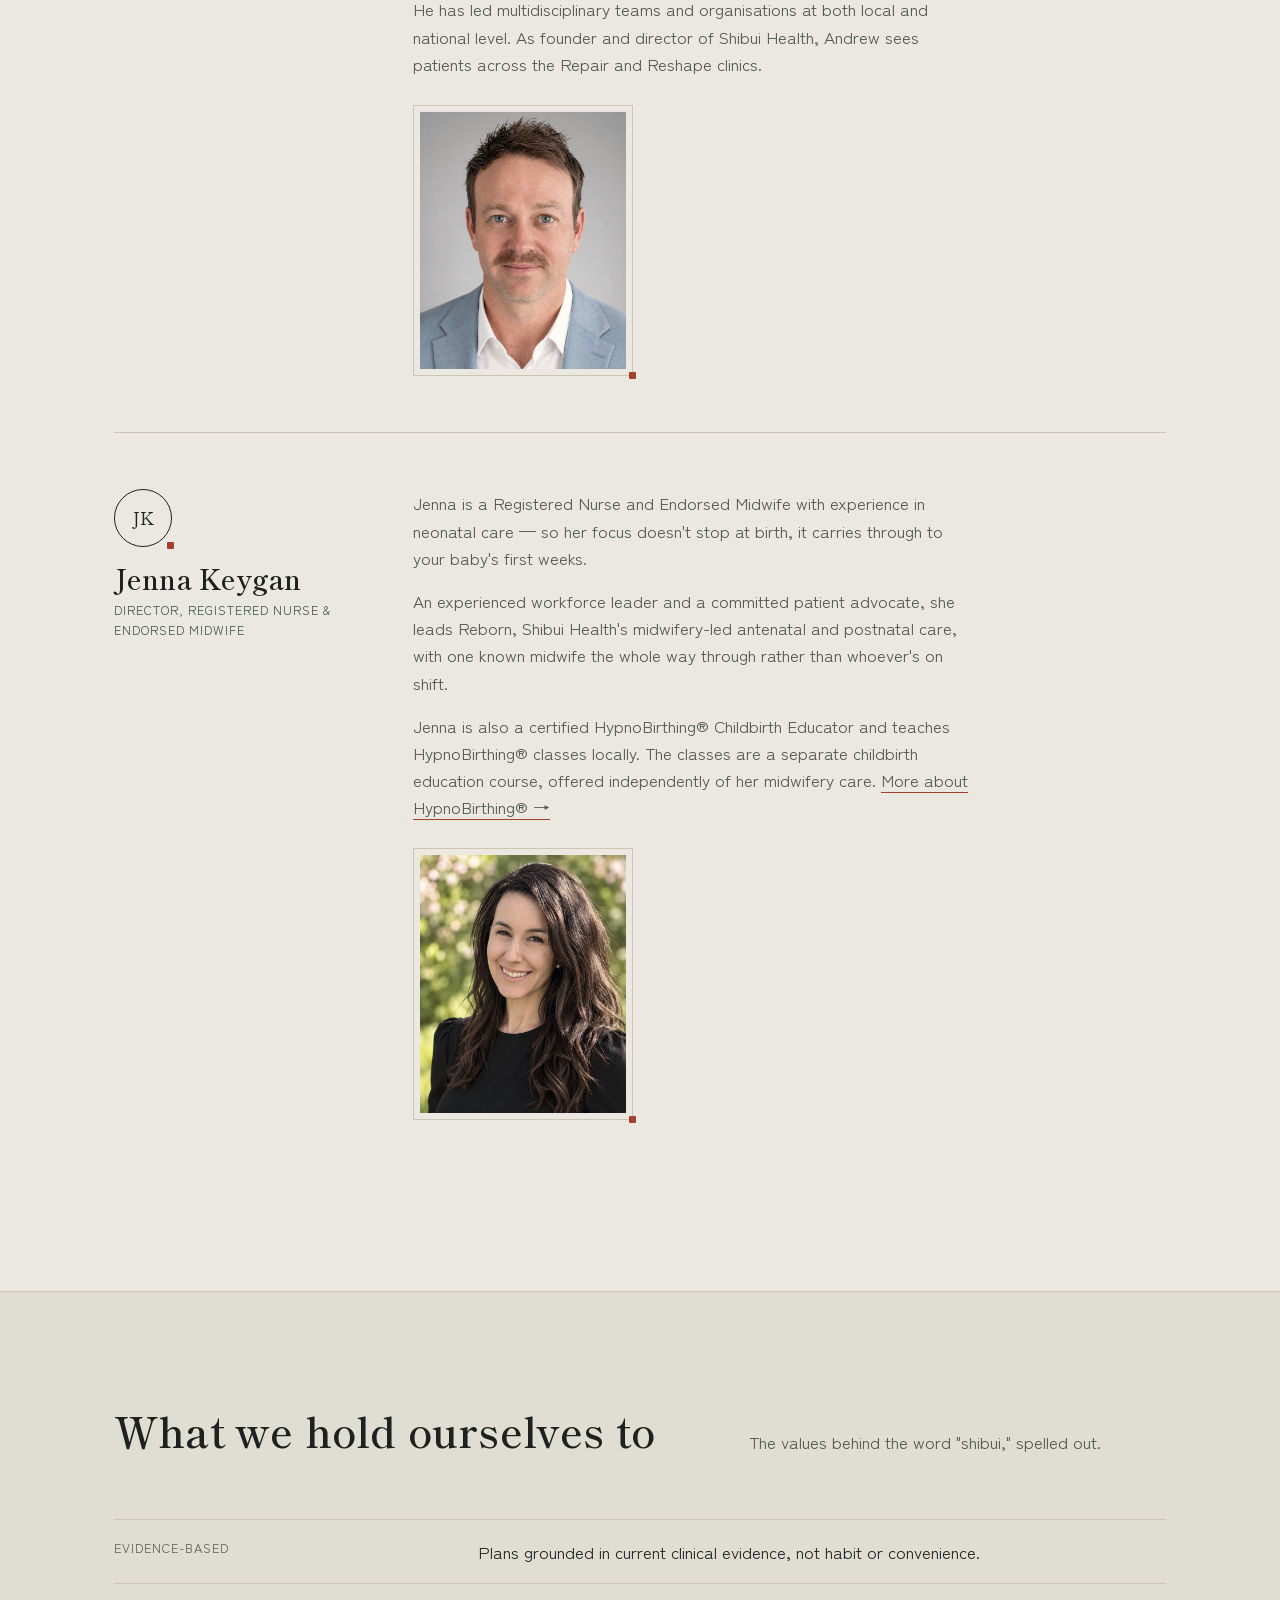
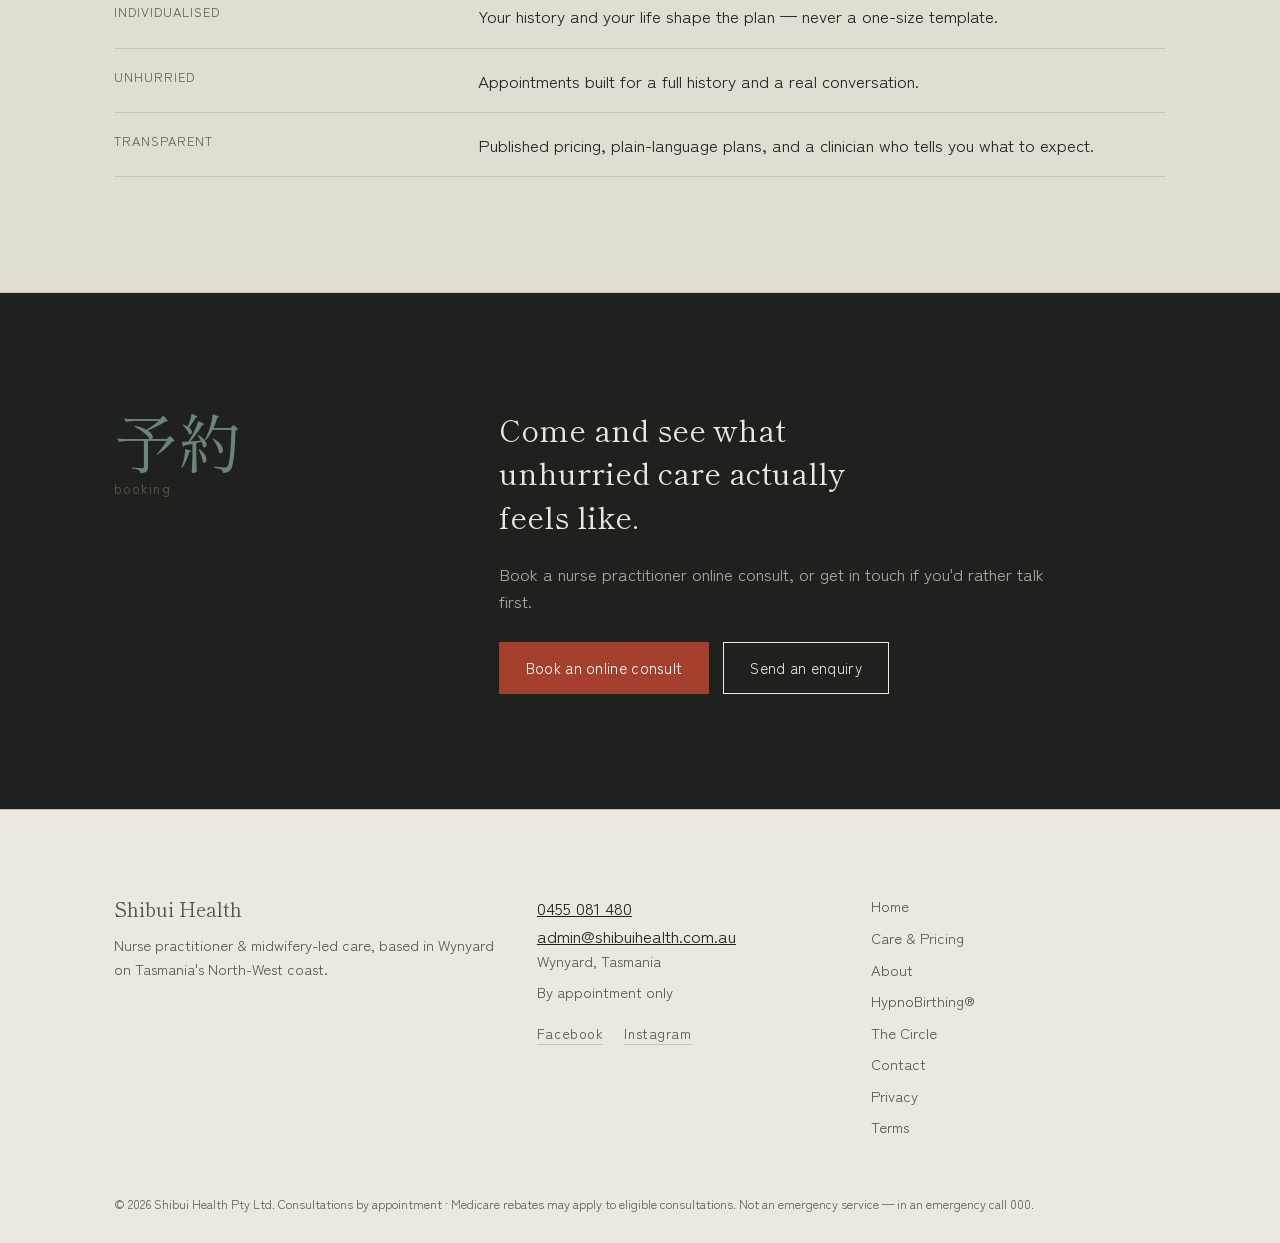
==== commit 3a438a88: "Replace the practice phone number throughout The previous number was a personal mobile and has start" ====
--- a/about.html
+++ b/about.html
@@ -152,11 +152,11 @@
       <p>Nurse practitioner &amp; midwifery-led care, based in Wynyard on Tasmania's North-West coast.</p>
     </div>
     <div class="footer-contact">
-      <a href="tel:+61409812211">0409 812 211</a>
+      <a href="tel:+61455081480">0455 081 480</a>
       <a href="mailto:admin@shibuihealth.com.au">admin@shibuihealth.com.au</a>
       <p>Wynyard, Tasmania</p>
       <p>By appointment only</p>
-      <a href="https://www.facebook.com/profile.php?id=61564878794338" target="_blank" rel="noopener" aria-label="Facebook">Facebook</a>
+      <a href="https://www.facebook.com/shibuihealthtas" target="_blank" rel="noopener" aria-label="Facebook">Facebook</a>
       <a href="https://www.instagram.com/shibuihealthtas/" target="_blank" rel="noopener" aria-label="Instagram">Instagram</a>
     </div>
     <div class="footer-links">
